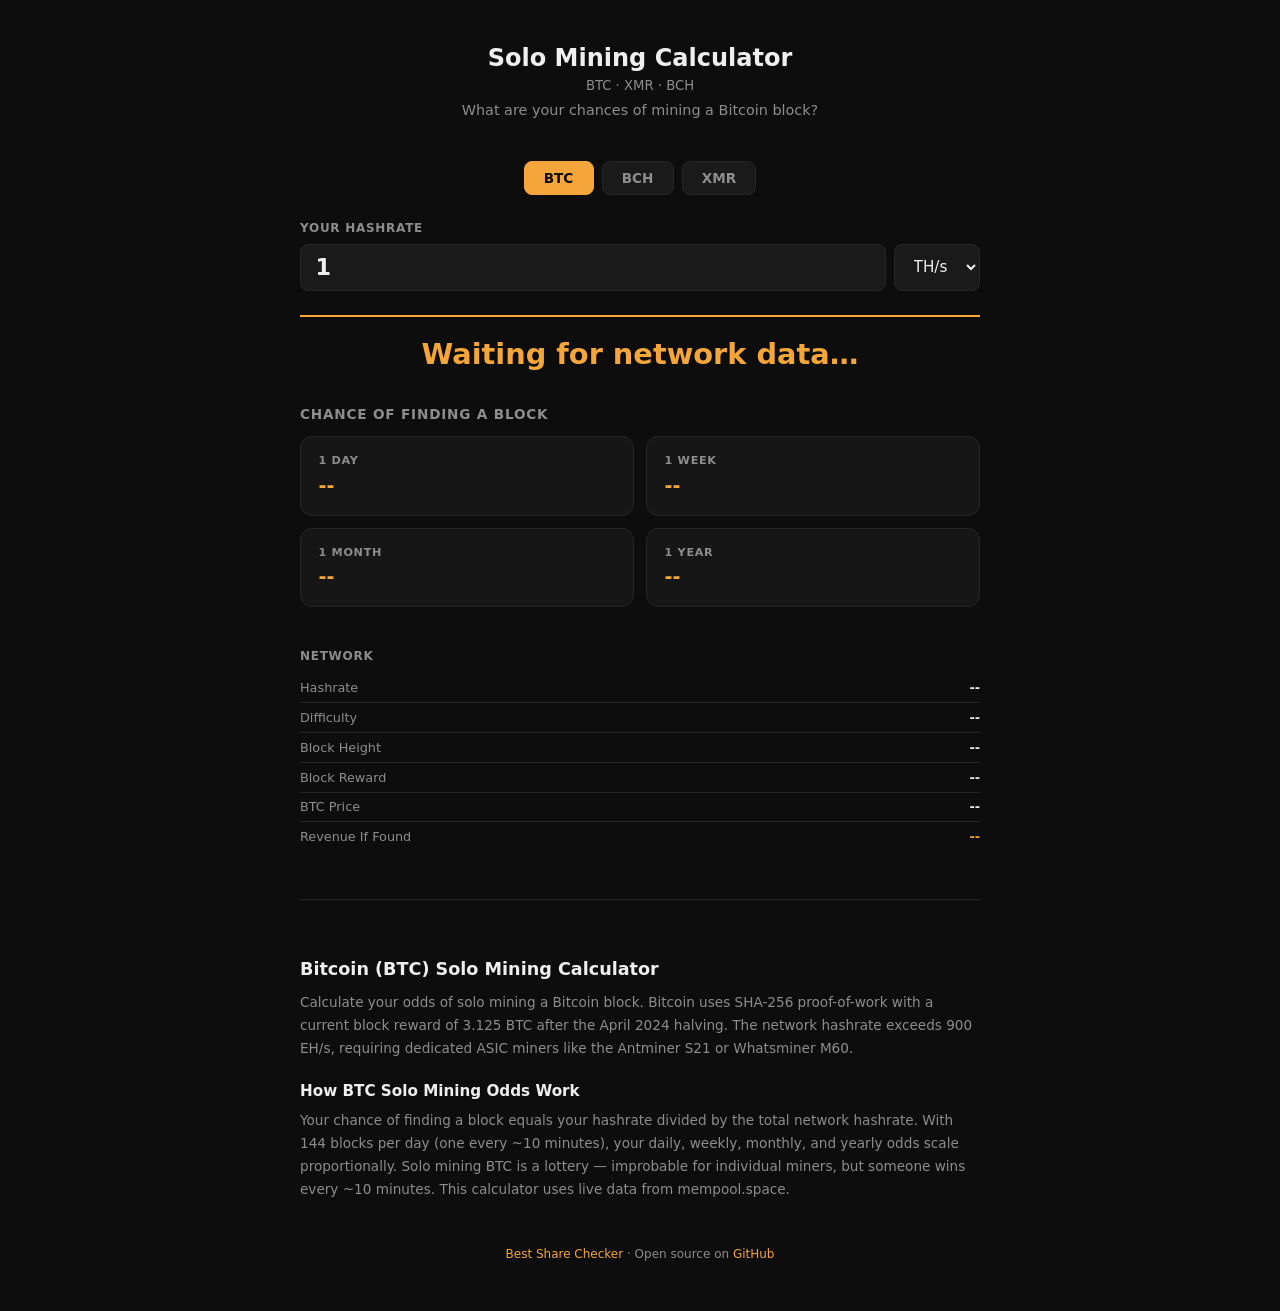
==== index.html @ 9576a367 "Fix JS syntax error, add XMR support, reorder coin tabs - Fix missing closing paren in best share ch" ====
<!DOCTYPE html>
<html lang="en">
<head>
  <meta charset="UTF-8">
  <meta name="viewport" content="width=device-width, initial-scale=1.0">
  <title>Solo Mining Calculator - Bitcoin, Monero & BCH Block Probability</title>
  <meta name="description" content="Free solo mining calculator with live network data. Calculate your odds of finding a Bitcoin, Monero (XMR), or Bitcoin Cash block based on your hashrate. Real-time difficulty, block reward, and expected time to mine a block.">
  <meta name="keywords" content="solo mining calculator, bitcoin solo mining, monero solo mining, bitcoin cash solo mining, mining probability, block odds calculator, hashrate calculator, solo block chance, BTC mining, XMR mining, BCH mining">
  <link rel="canonical" href="https://solo.turtlecute.org/">
  <meta property="og:title" content="Solo Mining Calculator - Bitcoin, Monero & BCH">
  <meta property="og:description" content="What are your real odds of solo mining a block? Free calculator with live network hashrate, difficulty, and block reward for BTC, XMR, and BCH.">
  <meta property="og:type" content="website">
  <meta property="og:url" content="https://solo.turtlecute.org/">
  <meta property="og:site_name" content="Solo Mining Calculator">
  <meta property="og:locale" content="en_US">
  <meta name="twitter:card" content="summary">
  <meta name="twitter:title" content="Solo Mining Calculator - Bitcoin, Monero & BCH">
  <meta name="twitter:description" content="Calculate your real odds of solo mining a BTC, XMR, or BCH block. Live network stats and block reward data.">
  <meta name="robots" content="index, follow">
  <meta name="theme-color" content="#F4A63A">
  <link rel="icon" href="data:image/svg+xml,<svg xmlns='http://www.w3.org/2000/svg' viewBox='0 0 32 32'><circle cx='16' cy='16' r='16' fill='%23F4A63A'/><text x='16' y='22' text-anchor='middle' font-size='18' font-weight='bold' fill='white'>&#x26CF;</text></svg>">
  <link rel="dns-prefetch" href="https://mempool.space">
  <link rel="dns-prefetch" href="https://api.blockchair.com">
  <link rel="dns-prefetch" href="https://api.coingecko.com">
  <link rel="preconnect" href="https://mempool.space" crossorigin>
  <link rel="preconnect" href="https://api.blockchair.com" crossorigin>
  <link rel="preconnect" href="https://api.coingecko.com" crossorigin>
  <script defer src="https://umami.priorato.org/priorato" data-website-id="a3f061e6-ad2a-410f-9b1b-f0ae24c0dfc8"></script>
  <script type="application/ld+json">{"@context":"https://schema.org","@type":"WebApplication","name":"Solo Mining Calculator","url":"https://solo.turtlecute.org/","description":"Free solo mining probability calculator for Bitcoin, Monero, and Bitcoin Cash. Enter your hashrate to calculate your odds of finding a block with live network data.","applicationCategory":"FinanceApplication","operatingSystem":"Any","offers":{"@type":"Offer","price":"0","priceCurrency":"USD"},"featureList":["Bitcoin solo mining odds","Monero solo mining odds","Bitcoin Cash solo mining odds","Live network hashrate","Real-time difficulty","Block reward tracking","Expected time to find a block"]}</script>
  <script type="application/ld+json">{"@context":"https://schema.org","@type":"FAQPage","mainEntity":[{"@type":"Question","name":"What are the odds of solo mining a Bitcoin block?","acceptedAnswer":{"@type":"Answer","text":"Your odds depend on your hashrate relative to the total Bitcoin network hashrate. With 1 TH/s against a ~900 EH/s network, your chance per block is roughly 1 in 900 million. After the 2024 halving, each block rewards 3.125 BTC. Enter your ASIC hashrate in this calculator for precise per-block, daily, and yearly odds."}},{"@type":"Question","name":"How long will it take to solo mine a Bitcoin block?","acceptedAnswer":{"@type":"Answer","text":"The expected time depends entirely on your hashrate. A single Antminer S21 (~200 TH/s) would take roughly 500,000 years on average to solo mine a Bitcoin block. Solo mining BTC is essentially a lottery — improbable for individual miners but someone wins every ~10 minutes."}},{"@type":"Question","name":"What hardware do you need to solo mine Monero?","acceptedAnswer":{"@type":"Answer","text":"Monero uses the RandomX algorithm optimized for consumer CPUs. A modern desktop CPU (AMD Ryzen 7 or Intel i7) produces 10-20 KH/s. The Monero network hashrate is around 3-5 GH/s with a constant block reward of 0.6 XMR every 2 minutes. No ASIC required — any CPU can mine XMR."}},{"@type":"Question","name":"How does solo mining probability calculation work?","acceptedAnswer":{"@type":"Answer","text":"Solo mining probability is your hashrate divided by the total network hashrate. This gives your share of mining power per block. The chance scales linearly with time: your daily odds times 365 equals your yearly odds. This calculator fetches live network data to compute your exact share."}},{"@type":"Question","name":"Is Bitcoin Cash easier to solo mine than Bitcoin?","acceptedAnswer":{"@type":"Answer","text":"Yes. Bitcoin Cash uses the same SHA-256 algorithm as Bitcoin but has roughly 150 times less network hashrate (~6 EH/s vs ~900 EH/s). The same ASIC hardware has 150x better odds per block on BCH. However, BCH block rewards are worth significantly less in USD."}},{"@type":"Question","name":"What is the current Bitcoin block reward?","acceptedAnswer":{"@type":"Answer","text":"After the April 2024 halving, the Bitcoin block reward is 3.125 BTC per block. Bitcoin halves approximately every 4 years (210,000 blocks). The next halving is expected around 2028, reducing the reward to 1.5625 BTC."}}]}</script>
  <style>
:root{--bg:#0D0D0D;--bg-card:#161616;--text:#EFEFEF;--text-muted:#8D8D8D;--accent:#F4A63A;--border:#262626;--input-bg:#1A1A1A}
*,*::before,*::after{box-sizing:border-box;margin:0;padding:0}
body{font-family:system-ui,-apple-system,sans-serif;background:var(--bg);color:var(--text);line-height:1.5;min-height:100vh}
main{max-width:720px;margin:0 auto;padding:2.5rem 1.25rem}
header{text-align:center;margin-bottom:2.5rem}
header h1{font-size:1.5rem;font-weight:700;margin-bottom:.25rem}
.tagline{color:var(--text-muted);font-size:.9rem;margin-bottom:1rem}
.coin-tabs{display:flex;gap:.5rem;justify-content:center;margin-bottom:1.5rem}
.coin-tab{font-family:inherit;font-size:.85rem;font-weight:600;padding:.5rem 1.2rem;background:var(--input-bg);color:var(--text-muted);border:1px solid var(--border);border-radius:8px;cursor:pointer;transition:background-color .2s,color .2s,border-color .2s}
.coin-tab:hover{color:var(--text);border-color:var(--text-muted)}
.coin-tab.active{background:var(--accent);color:#0D0D0D;border-color:var(--accent)}
#input-section{margin-bottom:1rem}
#input-section label{display:block;font-size:.75rem;font-weight:600;color:var(--text-muted);text-transform:uppercase;letter-spacing:.06em;margin-bottom:.4rem}
.input-group{display:flex;gap:.5rem;margin-bottom:1.5rem}
.input-group input[type="number"]{flex:1;font-size:1.4rem;font-weight:600;font-family:inherit;padding:.6rem .9rem;background:var(--input-bg);color:var(--text);border:1px solid var(--border);border-radius:8px;outline:none;min-width:0;transition:border-color .2s}
.input-group input[type="number"]:focus{border-color:var(--accent)}
.input-group input[type="number"]::-webkit-outer-spin-button,.input-group input[type="number"]::-webkit-inner-spin-button{-webkit-appearance:none;margin:0}
.input-group input[type="number"]{-moz-appearance:textfield}
.input-group select{font-size:.95rem;font-family:inherit;padding:.6rem .9rem;background:var(--input-bg);color:var(--text);border:1px solid var(--border);border-radius:8px;cursor:pointer;outline:none;transition:border-color .2s}
.input-group select:focus{border-color:var(--accent)}
.primary-result{text-align:center;margin-bottom:2rem;padding-top:1.25rem;border-top:2px solid var(--accent);transition:border-color .3s}
.primary-result .odds{font-size:1.8rem;font-weight:700;color:var(--accent);line-height:1.2;margin-bottom:.2rem}
.primary-result .expected-time{font-size:.9rem;color:var(--text-muted)}
.card{background:var(--bg-card);border:1px solid var(--border);border-radius:12px;padding:1rem 1.1rem;transition:background-color .3s,border-color .3s,transform .2s}
.card:hover{border-color:var(--accent);transform:translateY(-2px)}
.card .label{display:block;font-size:.7rem;font-weight:600;color:var(--text-muted);text-transform:uppercase;letter-spacing:.06em;margin-bottom:.25rem}
.card .value{display:block;font-size:1.2rem;font-weight:700;color:var(--text);line-height:1.3}
.card .value.accent{color:var(--accent)}
.card-grid{display:grid;grid-template-columns:repeat(2,1fr);gap:.75rem}
section{margin-bottom:2.5rem}
section h2{font-size:.85rem;font-weight:600;color:var(--text-muted);text-transform:uppercase;letter-spacing:.06em;margin-bottom:.75rem}
.network-info{margin-bottom:1.5rem}
.net-heading{font-size:.75rem;font-weight:600;color:var(--text-muted);text-transform:uppercase;letter-spacing:.06em;margin-bottom:.5rem}
.net-list{margin:0}
.net-row{display:flex;justify-content:space-between;align-items:baseline;padding:.3rem 0;border-bottom:1px solid var(--border);transition:border-color .3s}
.net-row:last-child{border-bottom:none}
.net-row dt{font-size:.8rem;color:var(--text-muted);font-weight:400}
.net-row dd{font-size:.8rem;color:var(--text);font-weight:600;margin:0}
.net-row.highlight dd{color:var(--accent)}
#refresh-indicator{font-size:.5rem;color:var(--accent)}
@keyframes pulse{0%,100%{opacity:1}50%{opacity:.3}}
.pulse{animation:pulse 2s ease-in-out infinite}
.seo-content{margin-top:3rem;padding-top:2rem;border-top:1px solid var(--border)}
.seo-content h2{font-size:1.1rem;font-weight:700;margin:1.5rem 0 .5rem;color:var(--text)}
.seo-content h3{font-size:.95rem;font-weight:600;margin:1.25rem 0 .4rem;color:var(--text)}
.seo-content p{font-size:.85rem;color:var(--text-muted);line-height:1.7;margin-bottom:.75rem}
footer{text-align:center;padding:2rem 0 .5rem;font-size:.75rem;color:var(--text-muted)}
footer a{color:var(--accent);text-decoration:none}
footer a:hover{text-decoration:underline}
@media(max-width:600px){main{padding:1.5rem 1rem}header h1{font-size:1.3rem}.input-group{flex-direction:column}.input-group select{min-width:unset}.primary-result .odds{font-size:1.4rem}.card .value{font-size:1.05rem}.coin-tab{padding:.45rem .9rem;font-size:.8rem}}
  </style>
</head>
<body>

  <main>

    <header>
      <h1>Solo Mining Calculator <span style="display:block;font-size:.55em;font-weight:400;color:var(--text-muted)">BTC &middot; XMR &middot; BCH</span></h1>
      <p class="tagline" id="tagline">What are your chances of mining a Bitcoin block?</p>
    </header>

    <nav class="coin-tabs" id="coin-tabs">
      <button class="coin-tab active" data-coin="BTC">BTC</button>
      <button class="coin-tab" data-coin="BCH">BCH</button>
      <button class="coin-tab" data-coin="XMR">XMR</button>
    </nav>

    <section id="input-section">
      <label for="hashrate-input">Your Hashrate</label>
      <div class="input-group">
        <input type="number" id="hashrate-input" value="1" min="0" step="any">
        <select id="unit-select">
          <option value="TH/s">TH/s</option>
          <option value="PH/s">PH/s</option>
          <option value="EH/s">EH/s</option>
        </select>
      </div>
      <div class="primary-result">
        <div class="odds" id="odds-value">--</div>
        <div class="expected-time" id="expected-time">--</div>
      </div>
    </section>

    <section id="probability-section">
      <h2>Chance of Finding a Block</h2>
      <div class="card-grid">
        <div class="card"><span class="label">1 Day</span><span class="value accent" id="prob-1d">--</span></div>
        <div class="card"><span class="label">1 Week</span><span class="value accent" id="prob-1w">--</span></div>
        <div class="card"><span class="label">1 Month</span><span class="value accent" id="prob-1m">--</span></div>
        <div class="card"><span class="label">1 Year</span><span class="value accent" id="prob-1y">--</span></div>
      </div>
    </section>

    <div class="network-info" id="network-section">
      <div class="net-heading">Network <span id="refresh-indicator" class="pulse">&#x25cf;</span></div>
      <dl class="net-list">
        <div class="net-row"><dt>Hashrate</dt><dd id="stat-hashrate">--</dd></div>
        <div class="net-row"><dt>Difficulty</dt><dd id="stat-difficulty">--</dd></div>
        <div class="net-row"><dt>Block Height</dt><dd id="stat-blockheight">--</dd></div>
        <div class="net-row"><dt>Block Reward</dt><dd id="stat-reward">--</dd></div>
        <div class="net-row"><dt id="label-price">BTC Price</dt><dd id="stat-price">--</dd></div>
        <div class="net-row highlight"><dt>Revenue If Found</dt><dd id="stat-revenue">--</dd></div>
      </dl>
    </div>

    <article class="seo-content coin-info" data-coin="BTC">
      <h2>Bitcoin (BTC) Solo Mining Calculator</h2>
      <p>Calculate your odds of solo mining a Bitcoin block. Bitcoin uses SHA-256 proof-of-work with a current block reward of 3.125 BTC after the April 2024 halving. The network hashrate exceeds 900 EH/s, requiring dedicated ASIC miners like the Antminer S21 or Whatsminer M60.</p>
      <h3>How BTC Solo Mining Odds Work</h3>
      <p>Your chance of finding a block equals your hashrate divided by the total network hashrate. With 144 blocks per day (one every ~10 minutes), your daily, weekly, monthly, and yearly odds scale proportionally. Solo mining BTC is a lottery — improbable for individual miners, but someone wins every ~10 minutes. This calculator uses live data from mempool.space.</p>
    </article>
    <article class="seo-content coin-info" data-coin="XMR" style="display:none">
      <h2>Monero (XMR) Solo Mining Calculator</h2>
      <p>Calculate your odds of solo mining a Monero block. Monero uses the RandomX algorithm, specifically designed for consumer CPU mining. No ASIC hardware is needed — any modern desktop processor (AMD Ryzen, Intel Core) can mine XMR.</p>
      <h3>How XMR Solo Mining Odds Work</h3>
      <p>The Monero network hashrate sits around 3-5 GH/s with a permanent block reward of 0.6 XMR every 2 minutes (tail emission). Your chance per block equals your CPU hashrate divided by the network total. This makes Monero one of the most accessible cryptocurrencies for solo miners using consumer hardware.</p>
    </article>
    <article class="seo-content coin-info" data-coin="BCH" style="display:none">
      <h2>Bitcoin Cash (BCH) Solo Mining Calculator</h2>
      <p>Calculate your odds of solo mining a Bitcoin Cash block. BCH uses the same SHA-256 algorithm and ASIC hardware as Bitcoin but has roughly 150 times less network hashrate (~6 EH/s), giving the same equipment 150x better per-block odds.</p>
      <h3>How BCH Solo Mining Odds Work</h3>
      <p>Bitcoin Cash follows the same halving schedule as Bitcoin, with a current block reward of 3.125 BCH and a new block every ~10 minutes. Your daily, weekly, monthly, and yearly probabilities scale linearly from your per-block share of the network hashrate.</p>
    </article>

    <footer>
      <p><a href="/best-share">Best Share Checker</a> &middot; Open source on <a href="https://github.com/Turtlecute33/solo-calculator" rel="noopener">GitHub</a></p>
    </footer>

  </main>

  <noscript><p style="text-align:center;color:#8D8D8D;padding:2rem;">JavaScript is required to run this calculator.</p></noscript>
  <script>
(function(){'use strict';var DAY=86400,WEEK=604800,MONTH=2592000,YEAR=31536000,FETCH_TIMEOUT=12000,CACHE_MAX_AGE=3600000;
var COINS={BTC:{name:'Bitcoin',symbol:'BTC',blockTime:600,accent:'#F4A63A',units:{'TH/s':1e12,'PH/s':1e15,'EH/s':1e18},defaultUnit:'TH/s',geckoId:'bitcoin',blockchairSlug:'bitcoin',formatNetHash:function(h){return(h/1e18).toFixed(2)+' EH/s'},rewardFn:function(h){if(h===null)return null;var v=Math.floor(h/210000);return v>=64?0:50/Math.pow(2,v)},deriveHashrate:function(d,bt){return d*4294967296/bt}},
XMR:{name:'Monero',symbol:'XMR',blockTime:120,accent:'#E8734A',units:{'H/s':1,'KH/s':1e3,'MH/s':1e6,'GH/s':1e9},defaultUnit:'KH/s',geckoId:'monero',blockchairSlug:'monero',formatNetHash:function(h){return(h/1e9).toFixed(2)+' GH/s'},rewardFn:function(){return 0.6},deriveHashrate:function(d,bt){return d/bt}},
BCH:{name:'Bitcoin Cash',symbol:'BCH',blockTime:600,accent:'#4AC99B',units:{'TH/s':1e12,'PH/s':1e15,'EH/s':1e18},defaultUnit:'TH/s',geckoId:'bitcoin-cash',blockchairSlug:'bitcoin-cash',formatNetHash:function(h){return(h/1e18).toFixed(2)+' EH/s'},rewardFn:function(h){if(h===null)return null;var v=Math.floor(h/210000);return v>=64?0:50/Math.pow(2,v)},deriveHashrate:function(d,bt){return d*4294967296/bt}}};

var state={coin:'',networkHashrate:0,difficulty:0,blockHeight:null,blockReward:null,price:null,hasPrice:false,userHashrate:1,unit:'TH/s'};

function debounce(fn,ms){var t;return function(){clearTimeout(t);t=setTimeout(fn,ms)}}
function fmt(n){if(!isFinite(n))return'N/A';var r=Math.round(n),s=r<1e20?String(r):r.toFixed(0),o='';for(var i=s.length-1,c=0;i>=0;i--,c++){if(c>0&&c%3===0)o='\u2005'+o;o=s[i]+o}return o}
function coinConf(){return COINS[state.coin]}
function userHs(){var c=coinConf();return state.userHashrate*(c.units[state.unit]||1)}
function isFiniteNum(n){return typeof n==='number'&&isFinite(n)}
function share(){return state.networkHashrate>0?userHs()/state.networkHashrate:0}
function probability(sec){var c=coinConf();return(sec/c.blockTime)*share()}
function getReward(){if(state.blockReward!==null)return state.blockReward;var c=coinConf();if(c.rewardFn)return c.rewardFn(state.blockHeight);return null}
function formatProb(p){if(p<=0)return'0%';if(p>=.9999)return'> 99.99%';var pct=p*100;if(pct>=1)return pct.toFixed(2)+'%';if(pct>=.01)return pct.toFixed(4)+'%';return'1 in '+fmt(1/p)}
function formatTime(sec){if(!isFinite(sec)||sec<=0)return'Never';var tiers=[{l:'year',v:YEAR},{l:'month',v:MONTH},{l:'week',v:WEEK},{l:'day',v:DAY},{l:'hour',v:3600},{l:'minute',v:60}],parts=[],rem=sec;for(var i=0;i<tiers.length&&parts.length<2;i++){if(rem>=tiers[i].v){var n=Math.floor(rem/tiers[i].v);rem%=tiers[i].v;parts.push(n+' '+tiers[i].l+(n!==1?'s':''))}}return parts.length>0?parts.join(', '):'< 1 minute'}
function formatDiff(d){if(d>=1e15)return(d/1e15).toFixed(2)+' P';if(d>=1e12)return(d/1e12).toFixed(2)+' T';if(d>=1e9)return(d/1e9).toFixed(2)+' G';if(d>=1e6)return(d/1e6).toFixed(2)+' M';return fmt(d)}
function $(id){return document.getElementById(id)}
function set(id,txt){var el=$(id);if(el)el.textContent=txt}

function render(){var conf=coinConf();if(!conf)return;var s=share();
set('label-price',conf.symbol+' Price');set('tagline','What are your chances of mining a '+conf.name+' block?');
if(s===0||state.networkHashrate===0){set('odds-value','Waiting for network data\u2026');set('expected-time','');['prob-1d','prob-1w','prob-1m','prob-1y'].forEach(function(id){set(id,'--')});set('stat-hashrate',state.networkHashrate>0?conf.formatNetHash(state.networkHashrate):'--');set('stat-difficulty',state.difficulty>0?formatDiff(state.difficulty):'--');set('stat-blockheight',state.blockHeight!==null?fmt(state.blockHeight):'--');var rw=getReward();set('stat-reward',rw!==null?rw+' '+conf.symbol:'--');set('stat-price',state.hasPrice?'$'+fmt(state.price):'--');set('stat-revenue','--');return}
set('odds-value','1 in '+fmt(1/s));set('expected-time',formatTime(conf.blockTime/s));
set('prob-1d',formatProb(probability(DAY)));set('prob-1w',formatProb(probability(WEEK)));set('prob-1m',formatProb(probability(MONTH)));set('prob-1y',formatProb(probability(YEAR)));
var reward=getReward();set('stat-hashrate',conf.formatNetHash(state.networkHashrate));set('stat-difficulty',formatDiff(state.difficulty));set('stat-blockheight',state.blockHeight!==null?fmt(state.blockHeight):'N/A');set('stat-reward',reward!==null?reward+' '+conf.symbol:'N/A');set('stat-price',state.hasPrice?'$'+fmt(state.price):'N/A');set('stat-revenue',(reward!==null&&state.hasPrice)?'$'+fmt(reward*state.price):'N/A')}

function showPulse(on){var el=$('refresh-indicator');if(el)el.style.display=on?'':'none'}

function fetchWithTimeout(url,ms){var c=new AbortController(),t=setTimeout(function(){c.abort()},ms||FETCH_TIMEOUT);return fetch(url,{signal:c.signal}).then(function(r){clearTimeout(t);if(!r.ok)throw new Error('http-'+r.status);return r},function(e){clearTimeout(t);throw e})}
function fetchJson(url){return fetchWithTimeout(url).then(function(r){return r.json()})}
function fetchText(url){return fetchWithTimeout(url).then(function(r){return r.text()})}
function tryInOrder(fns){var i=0;function next(){if(i>=fns.length)return Promise.resolve(false);var fn=fns[i++];return fn().then(function(){return true},function(){return next()})}return next()}

function cacheNetworkState(){try{localStorage.setItem('sm_net_'+state.coin,JSON.stringify({networkHashrate:state.networkHashrate,difficulty:state.difficulty,blockHeight:state.blockHeight,blockReward:state.blockReward,price:state.price,ts:Date.now()}))}catch(e){}}
function loadCachedNetworkState(coin){try{var raw=localStorage.getItem('sm_net_'+coin);if(!raw)return;var d=JSON.parse(raw);if(Date.now()-d.ts>CACHE_MAX_AGE)return;if(isFiniteNum(d.networkHashrate)&&d.networkHashrate>0)state.networkHashrate=d.networkHashrate;if(isFiniteNum(d.difficulty)&&d.difficulty>0)state.difficulty=d.difficulty;if(isFiniteNum(d.blockHeight))state.blockHeight=d.blockHeight;if(isFiniteNum(d.blockReward))state.blockReward=d.blockReward;if(isFiniteNum(d.price)&&d.price>0){state.price=d.price;state.hasPrice=true}}catch(e){}}

function applyBlockchair(data){if(!data||!data.data)throw new Error('bad blockchair');var d=data.data,conf=coinConf(),got=false;if(isFiniteNum(d.difficulty)&&d.difficulty>0)state.difficulty=d.difficulty;if(d.hashrate_24h){var hr=parseFloat(d.hashrate_24h);if(isFiniteNum(hr)&&hr>0){state.networkHashrate=hr;got=true}}if(!got&&state.difficulty>0&&conf.deriveHashrate){state.networkHashrate=conf.deriveHashrate(state.difficulty,conf.blockTime);got=true}if(isFiniteNum(d.best_block_height))state.blockHeight=d.best_block_height;if(isFiniteNum(d.reward_per_block))state.blockReward=d.reward_per_block;if(isFiniteNum(d.market_price_usd)&&d.market_price_usd>0){var ck='cached_'+state.coin+'_price';if(!state.hasPrice){state.price=d.market_price_usd;state.hasPrice=true}try{localStorage.setItem(ck,String(d.market_price_usd))}catch(e){}}if(!got)throw new Error('no hashrate from blockchair')}
function fetchBlockchair(slug){return fetchJson('https://api.blockchair.com/'+slug+'/stats').then(applyBlockchair)}

function fetchBTC_mempool(){return Promise.allSettled([fetchJson('https://mempool.space/api/v1/mining/hashrate/1m'),fetchText('https://mempool.space/api/blocks/tip/height')]).then(function(res){var got=false;if(res[0].status==='fulfilled'){var v=res[0].value;if(isFiniteNum(v.currentHashrate)&&v.currentHashrate>0){state.networkHashrate=v.currentHashrate;got=true}if(isFiniteNum(v.currentDifficulty))state.difficulty=v.currentDifficulty}if(res[1].status==='fulfilled'){var h=parseInt(res[1].value,10);if(isFiniteNum(h)&&h>=0)state.blockHeight=h}if(!got)throw new Error('no BTC data from mempool')})}
function fetchNetworkBTC(){return tryInOrder([fetchBTC_mempool,function(){return fetchBlockchair('bitcoin')}])}
function fetchNetworkXMR(){return tryInOrder([function(){return fetchBlockchair('monero')}])}
function fetchNetworkBCH(){return tryInOrder([function(){return fetchBlockchair('bitcoin-cash')}])}
var NETWORK_FNS={BTC:fetchNetworkBTC,XMR:fetchNetworkXMR,BCH:fetchNetworkBCH};

function fetchPrice(){var conf=coinConf();if(!conf)return Promise.resolve();var ck='cached_'+state.coin+'_price';if(state.hasPrice)return Promise.resolve();function ap(p){state.price=p;state.hasPrice=true;try{localStorage.setItem(ck,String(p))}catch(e){}}return fetchJson('https://api.coingecko.com/api/v3/simple/price?ids='+conf.geckoId+'&vs_currencies=usd').then(function(data){var p=data&&data[conf.geckoId]&&data[conf.geckoId].usd;if(isFiniteNum(p)&&p>0){ap(p);return}throw new Error('no gecko price')}).catch(function(){try{var c=parseFloat(localStorage.getItem(ck));if(isFiniteNum(c)&&c>0){state.price=c;state.hasPrice=true}}catch(e){}})}

function fetchData(){showPulse(true);var fn=NETWORK_FNS[state.coin]||function(){return Promise.resolve()};return fn().then(function(){return fetchPrice()}).then(function(){cacheNetworkState();showPulse(false)},function(){cacheNetworkState();showPulse(false)})}

function save(){try{localStorage.setItem('sm_hashrate_'+state.coin,String(state.userHashrate));localStorage.setItem('sm_unit_'+state.coin,state.unit);localStorage.setItem('sm_coin',state.coin)}catch(e){}}

function switchCoin(coin){if(!COINS[coin]||coin===state.coin)return;state.coin=coin;state.networkHashrate=0;state.difficulty=0;state.blockHeight=null;state.blockReward=null;state.price=null;state.hasPrice=false;var conf=COINS[coin];try{var h=localStorage.getItem('sm_hashrate_'+coin);state.userHashrate=h?(parseFloat(h)||1):1;var u=localStorage.getItem('sm_unit_'+coin);state.unit=(u&&conf.units[u])?u:conf.defaultUnit}catch(e){state.userHashrate=1;state.unit=conf.defaultUnit}loadCachedNetworkState(coin);var input=$('hashrate-input'),select=$('unit-select');if(input)input.value=state.userHashrate;if(select){select.innerHTML='';var units=Object.keys(conf.units);for(var i=0;i<units.length;i++){var opt=document.createElement('option');opt.value=units[i];opt.textContent=units[i];select.appendChild(opt)}select.value=state.unit}document.querySelectorAll('.coin-tab').forEach(function(t){t.classList.toggle('active',t.dataset.coin===coin)});document.querySelectorAll('.coin-info').forEach(function(el){el.style.display=el.dataset.coin===coin?'':'none'});document.documentElement.style.setProperty('--accent',conf.accent);save();render();fetchData().then(render)}

function init(){var savedCoin='BTC';try{savedCoin=localStorage.getItem('sm_coin')||'BTC'}catch(e){}if(!COINS[savedCoin])savedCoin='BTC';var input=$('hashrate-input'),select=$('unit-select');var update=debounce(function(){var v=parseFloat(input.value);if(v>0&&isFinite(v)){state.userHashrate=v;save();render()}},300);if(input)input.addEventListener('input',update);if(select)select.addEventListener('change',function(){state.unit=select.value;save();render()});document.querySelectorAll('.coin-tab').forEach(function(t){t.addEventListener('click',function(){switchCoin(t.dataset.coin)})});switchCoin(savedCoin);setInterval(function(){fetchData().then(render)},300000)}
document.addEventListener('DOMContentLoaded',init)})();
  </script>
</body>
</html>
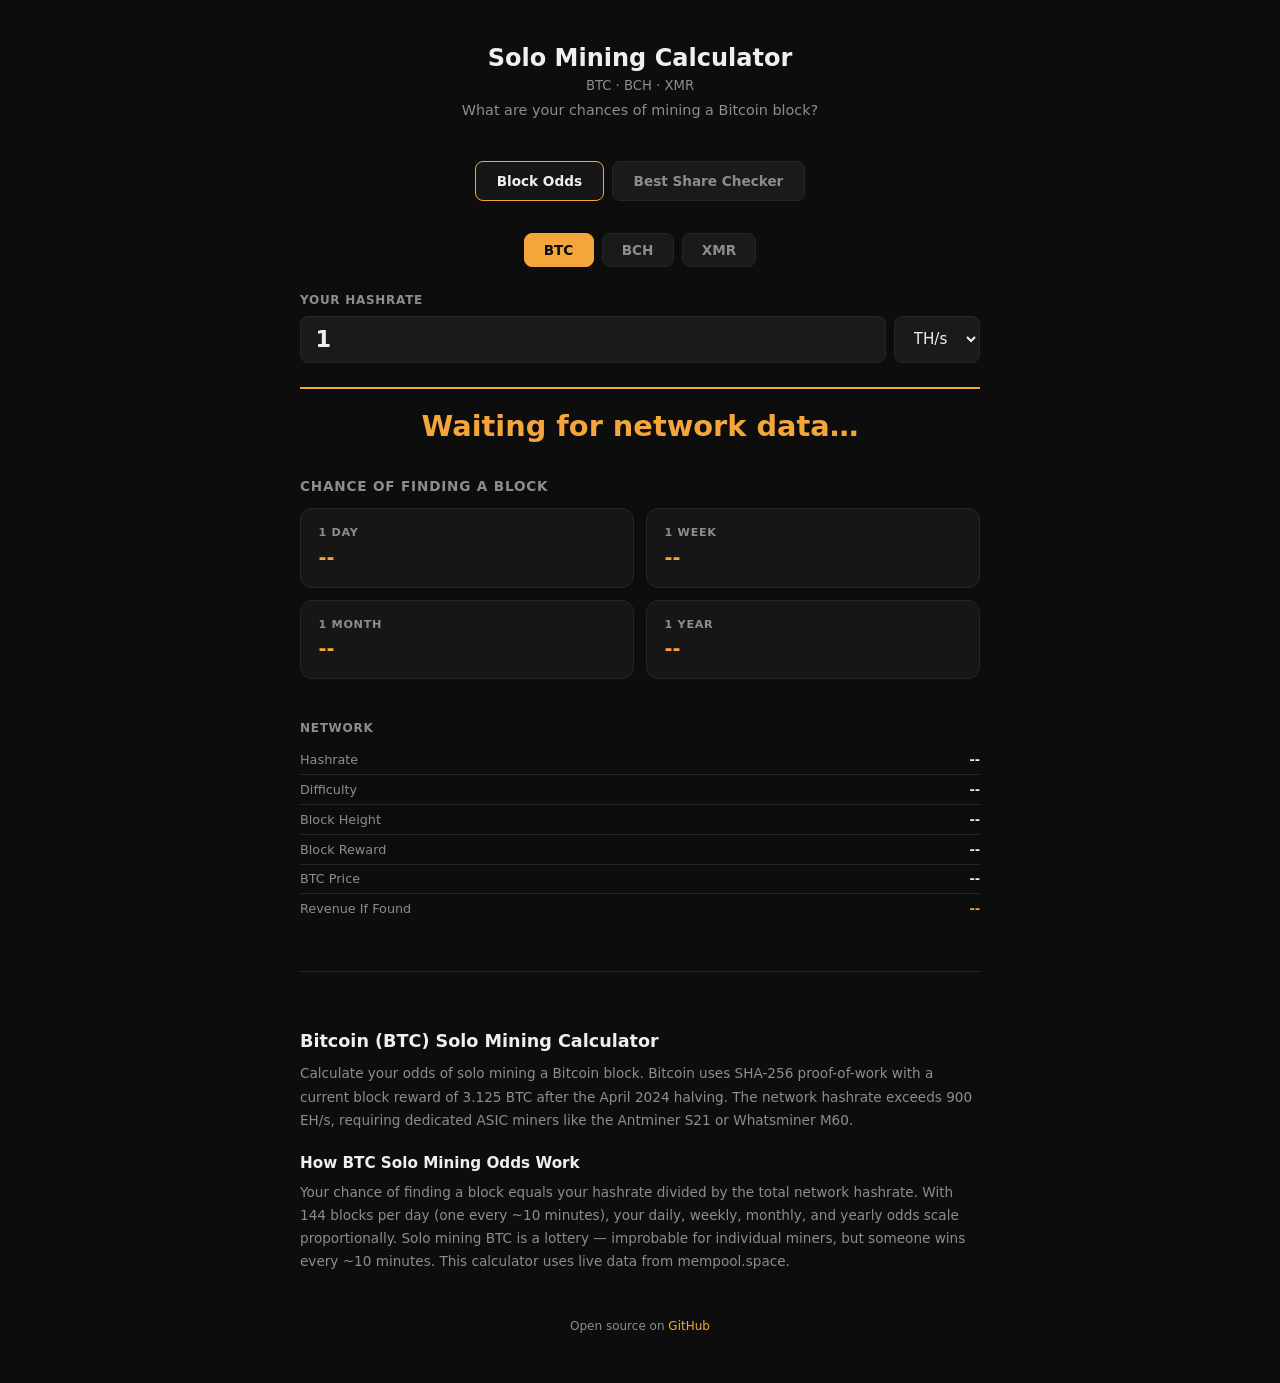
==== commit 6f476c82: "Add page navigation bar between Block Odds and Best Share Checker Replace the simple footer/back lin" ====
--- a/index.html
+++ b/index.html
@@ -75,10 +75,14 @@
 .seo-content h2{font-size:1.1rem;font-weight:700;margin:1.5rem 0 .5rem;color:var(--text)}
 .seo-content h3{font-size:.95rem;font-weight:600;margin:1.25rem 0 .4rem;color:var(--text)}
 .seo-content p{font-size:.85rem;color:var(--text-muted);line-height:1.7;margin-bottom:.75rem}
+.page-nav{display:flex;gap:.5rem;justify-content:center;margin-bottom:2rem}
+.page-nav a{font-family:inherit;font-size:.85rem;font-weight:600;padding:.55rem 1.3rem;background:var(--input-bg);color:var(--text-muted);border:1px solid var(--border);border-radius:8px;text-decoration:none;transition:background-color .2s,color .2s,border-color .2s}
+.page-nav a:hover{color:var(--text);border-color:var(--text-muted)}
+.page-nav a.active{background:var(--bg-card);color:var(--text);border-color:var(--accent)}
 footer{text-align:center;padding:2rem 0 .5rem;font-size:.75rem;color:var(--text-muted)}
 footer a{color:var(--accent);text-decoration:none}
 footer a:hover{text-decoration:underline}
-@media(max-width:600px){main{padding:1.5rem 1rem}header h1{font-size:1.3rem}.input-group{flex-direction:column}.input-group select{min-width:unset}.primary-result .odds{font-size:1.4rem}.card .value{font-size:1.05rem}.coin-tab{padding:.45rem .9rem;font-size:.8rem}}
+@media(max-width:600px){main{padding:1.5rem 1rem}header h1{font-size:1.3rem}.input-group{flex-direction:column}.input-group select{min-width:unset}.primary-result .odds{font-size:1.4rem}.card .value{font-size:1.05rem}.coin-tab{padding:.45rem .9rem;font-size:.8rem}.page-nav a{padding:.45rem 1rem;font-size:.8rem}}
   </style>
 </head>
 <body>
@@ -86,9 +90,14 @@
   <main>
 
     <header>
-      <h1>Solo Mining Calculator <span style="display:block;font-size:.55em;font-weight:400;color:var(--text-muted)">BTC &middot; XMR &middot; BCH</span></h1>
+      <h1>Solo Mining Calculator <span style="display:block;font-size:.55em;font-weight:400;color:var(--text-muted)">BTC &middot; BCH &middot; XMR</span></h1>
       <p class="tagline" id="tagline">What are your chances of mining a Bitcoin block?</p>
     </header>
+
+    <nav class="page-nav">
+      <a href="/" class="active">Block Odds</a>
+      <a href="/best-share">Best Share Checker</a>
+    </nav>
 
     <nav class="coin-tabs" id="coin-tabs">
       <button class="coin-tab active" data-coin="BTC">BTC</button>
@@ -154,7 +163,7 @@
     </article>
 
     <footer>
-      <p><a href="/best-share">Best Share Checker</a> &middot; Open source on <a href="https://github.com/Turtlecute33/solo-calculator" rel="noopener">GitHub</a></p>
+      <p>Open source on <a href="https://github.com/Turtlecute33/solo-calculator" rel="noopener">GitHub</a></p>
     </footer>
 
   </main>
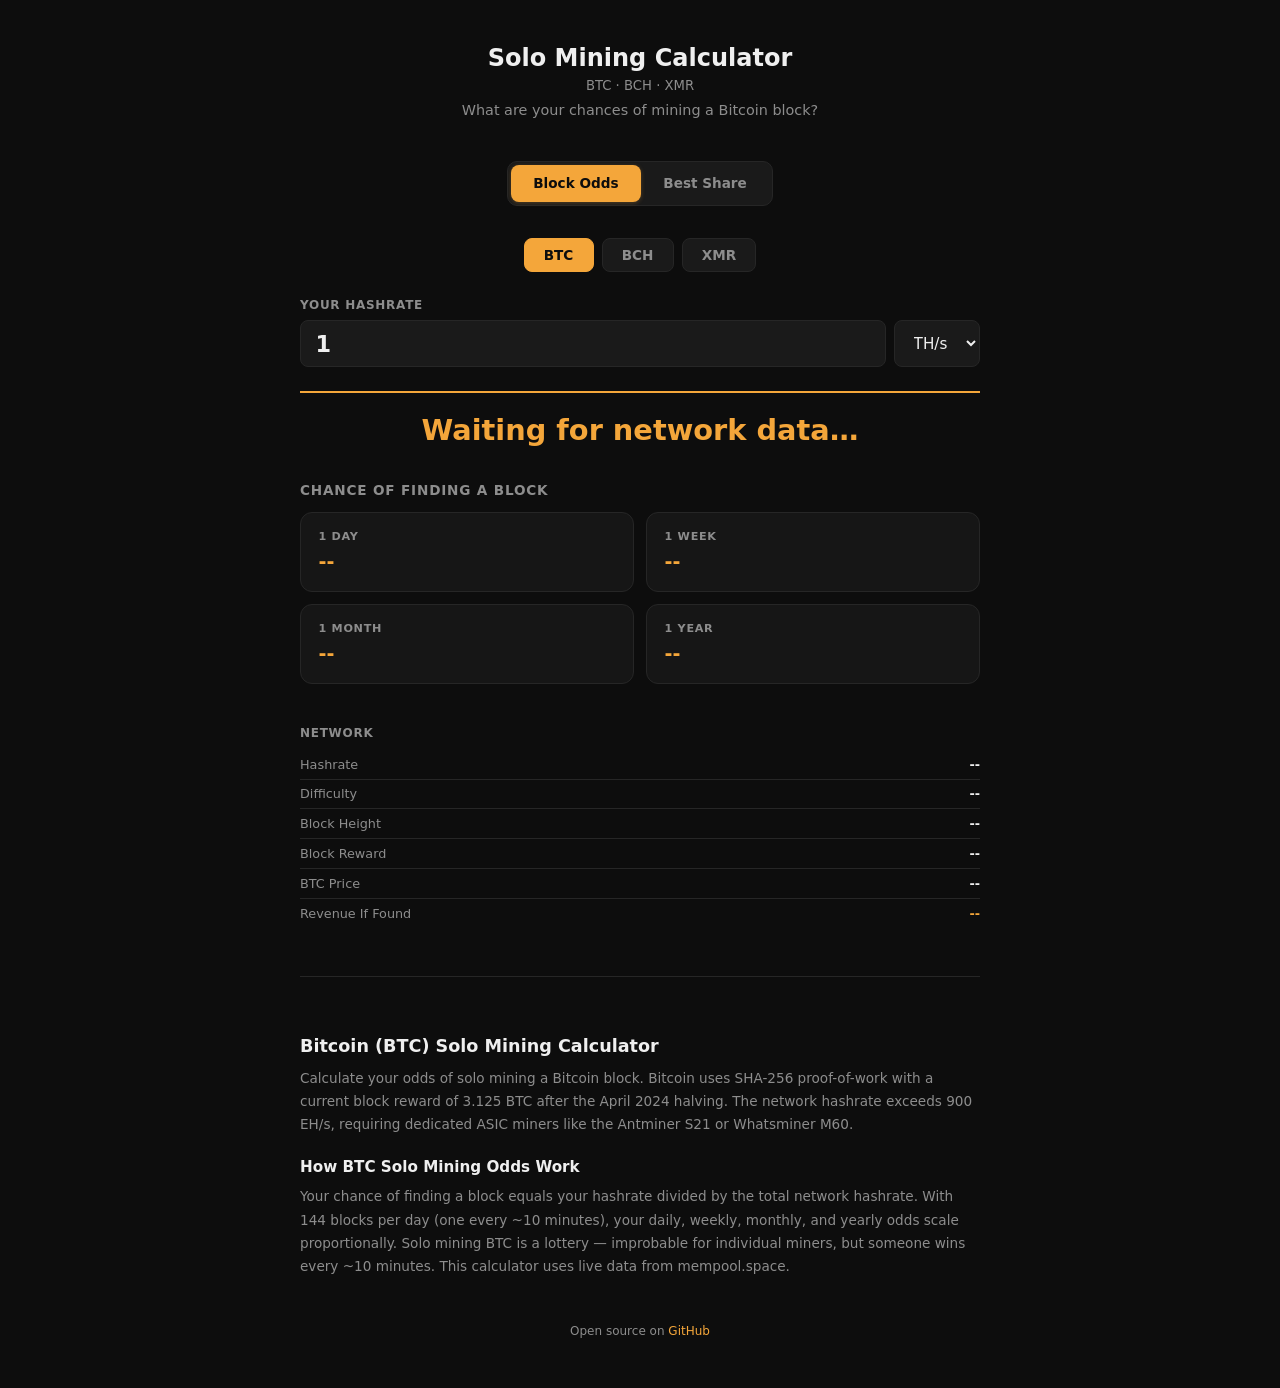
==== commit ffc5da48: "Redesign page nav as segmented control, fix unit order, add .nojekyll Replace disconnected pill-butt" ====
--- a/index.html
+++ b/index.html
@@ -75,10 +75,11 @@
 .seo-content h2{font-size:1.1rem;font-weight:700;margin:1.5rem 0 .5rem;color:var(--text)}
 .seo-content h3{font-size:.95rem;font-weight:600;margin:1.25rem 0 .4rem;color:var(--text)}
 .seo-content p{font-size:.85rem;color:var(--text-muted);line-height:1.7;margin-bottom:.75rem}
-.page-nav{display:flex;gap:.5rem;justify-content:center;margin-bottom:2rem}
-.page-nav a{font-family:inherit;font-size:.85rem;font-weight:600;padding:.55rem 1.3rem;background:var(--input-bg);color:var(--text-muted);border:1px solid var(--border);border-radius:8px;text-decoration:none;transition:background-color .2s,color .2s,border-color .2s}
-.page-nav a:hover{color:var(--text);border-color:var(--text-muted)}
-.page-nav a.active{background:var(--bg-card);color:var(--text);border-color:var(--accent)}
+.page-nav{display:inline-flex;background:var(--input-bg);border:1px solid var(--border);border-radius:10px;padding:3px;margin:0 auto 2rem;width:auto}
+.page-nav-wrap{text-align:center}
+.page-nav a{font-family:inherit;font-size:.85rem;font-weight:600;padding:.5rem 1.4rem;background:transparent;color:var(--text-muted);border:none;border-radius:8px;text-decoration:none;transition:background-color .2s,color .2s,box-shadow .2s}
+.page-nav a:hover{color:var(--text)}
+.page-nav a.active{background:var(--accent);color:#0D0D0D;box-shadow:0 1px 4px rgba(244,166,58,.25)}
 footer{text-align:center;padding:2rem 0 .5rem;font-size:.75rem;color:var(--text-muted)}
 footer a{color:var(--accent);text-decoration:none}
 footer a:hover{text-decoration:underline}
@@ -94,10 +95,12 @@
       <p class="tagline" id="tagline">What are your chances of mining a Bitcoin block?</p>
     </header>
 
-    <nav class="page-nav">
-      <a href="/" class="active">Block Odds</a>
-      <a href="/best-share">Best Share Checker</a>
-    </nav>
+    <div class="page-nav-wrap">
+      <nav class="page-nav">
+        <a href="/" class="active">Block Odds</a>
+        <a href="/best-share">Best Share</a>
+      </nav>
+    </div>
 
     <nav class="coin-tabs" id="coin-tabs">
       <button class="coin-tab active" data-coin="BTC">BTC</button>
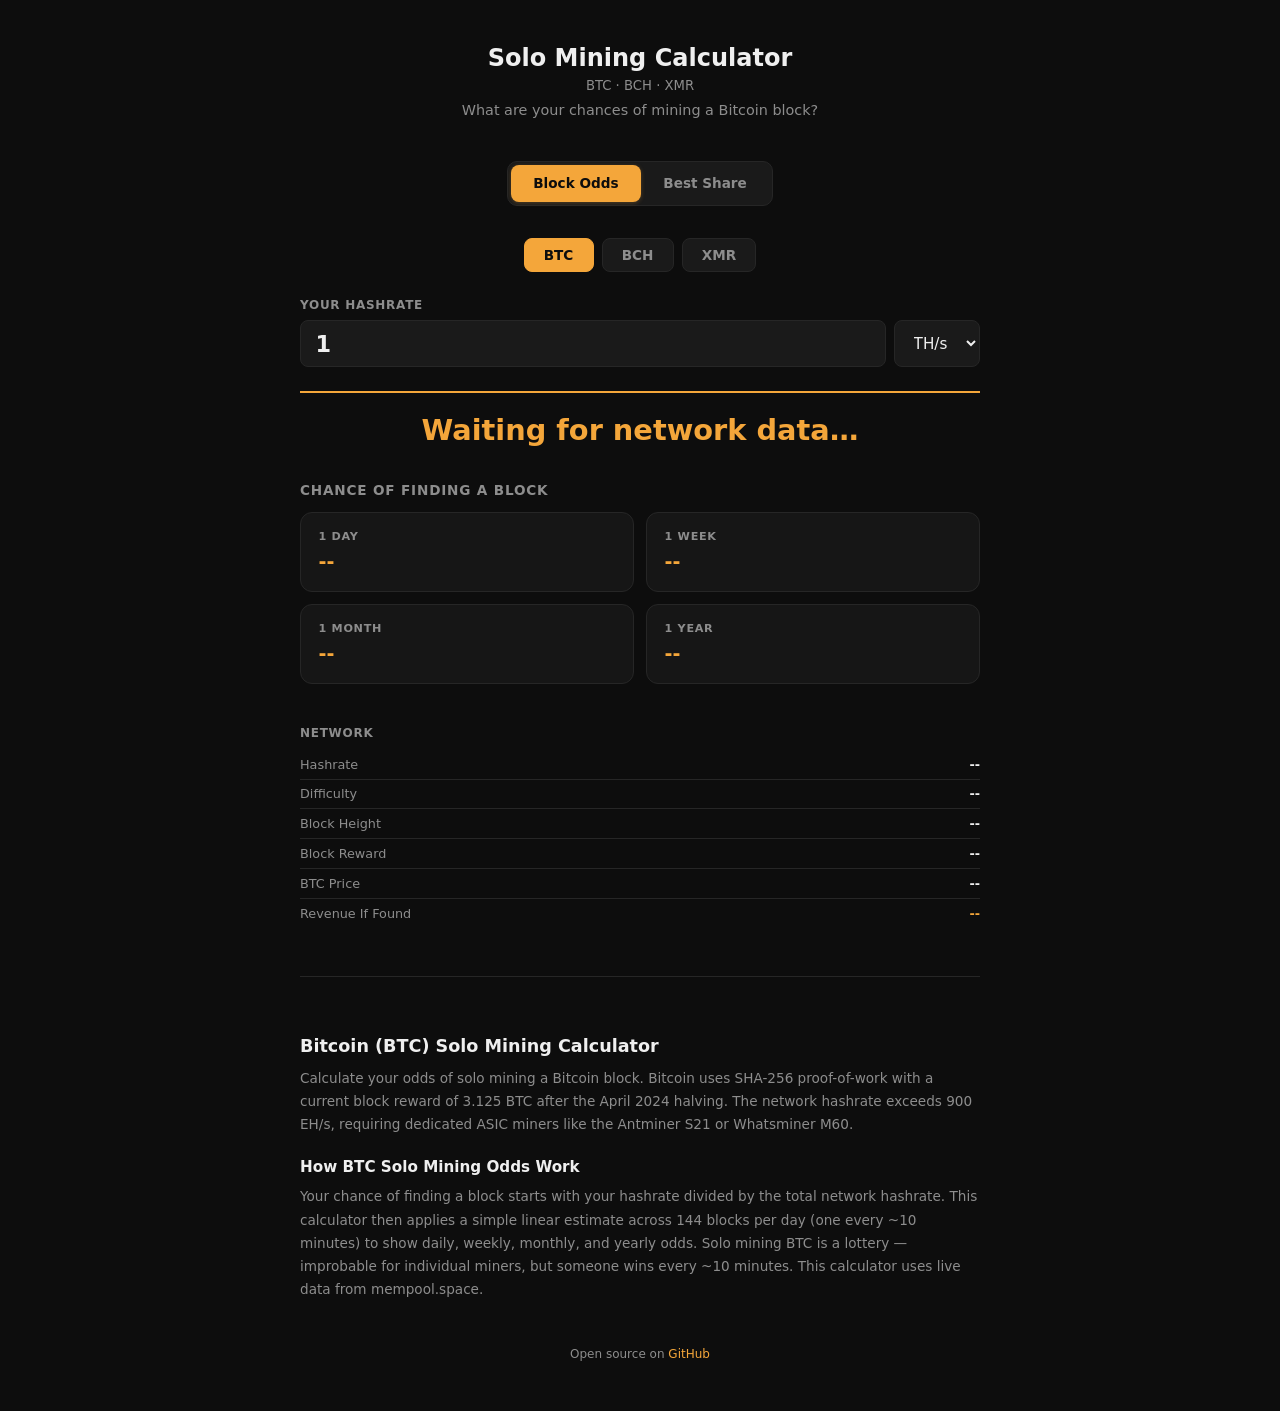
==== commit eaffd99e: "Fix BCH defaults, add stale cache fallback, update docs - Fix BCH best-share default (4.2T → 200G) t" ====
--- a/index.html
+++ b/index.html
@@ -27,7 +27,7 @@
   <link rel="preconnect" href="https://api.coingecko.com" crossorigin>
   <script defer src="https://umami.priorato.org/priorato" data-website-id="a3f061e6-ad2a-410f-9b1b-f0ae24c0dfc8"></script>
   <script type="application/ld+json">{"@context":"https://schema.org","@type":"WebApplication","name":"Solo Mining Calculator","url":"https://solo.turtlecute.org/","description":"Free solo mining probability calculator for Bitcoin, Monero, and Bitcoin Cash. Enter your hashrate to calculate your odds of finding a block with live network data.","applicationCategory":"FinanceApplication","operatingSystem":"Any","offers":{"@type":"Offer","price":"0","priceCurrency":"USD"},"featureList":["Bitcoin solo mining odds","Monero solo mining odds","Bitcoin Cash solo mining odds","Live network hashrate","Real-time difficulty","Block reward tracking","Expected time to find a block"]}</script>
-  <script type="application/ld+json">{"@context":"https://schema.org","@type":"FAQPage","mainEntity":[{"@type":"Question","name":"What are the odds of solo mining a Bitcoin block?","acceptedAnswer":{"@type":"Answer","text":"Your odds depend on your hashrate relative to the total Bitcoin network hashrate. With 1 TH/s against a ~900 EH/s network, your chance per block is roughly 1 in 900 million. After the 2024 halving, each block rewards 3.125 BTC. Enter your ASIC hashrate in this calculator for precise per-block, daily, and yearly odds."}},{"@type":"Question","name":"How long will it take to solo mine a Bitcoin block?","acceptedAnswer":{"@type":"Answer","text":"The expected time depends entirely on your hashrate. A single Antminer S21 (~200 TH/s) would take roughly 500,000 years on average to solo mine a Bitcoin block. Solo mining BTC is essentially a lottery — improbable for individual miners but someone wins every ~10 minutes."}},{"@type":"Question","name":"What hardware do you need to solo mine Monero?","acceptedAnswer":{"@type":"Answer","text":"Monero uses the RandomX algorithm optimized for consumer CPUs. A modern desktop CPU (AMD Ryzen 7 or Intel i7) produces 10-20 KH/s. The Monero network hashrate is around 3-5 GH/s with a constant block reward of 0.6 XMR every 2 minutes. No ASIC required — any CPU can mine XMR."}},{"@type":"Question","name":"How does solo mining probability calculation work?","acceptedAnswer":{"@type":"Answer","text":"Solo mining probability is your hashrate divided by the total network hashrate. This gives your share of mining power per block. The chance scales linearly with time: your daily odds times 365 equals your yearly odds. This calculator fetches live network data to compute your exact share."}},{"@type":"Question","name":"Is Bitcoin Cash easier to solo mine than Bitcoin?","acceptedAnswer":{"@type":"Answer","text":"Yes. Bitcoin Cash uses the same SHA-256 algorithm as Bitcoin but has roughly 150 times less network hashrate (~6 EH/s vs ~900 EH/s). The same ASIC hardware has 150x better odds per block on BCH. However, BCH block rewards are worth significantly less in USD."}},{"@type":"Question","name":"What is the current Bitcoin block reward?","acceptedAnswer":{"@type":"Answer","text":"After the April 2024 halving, the Bitcoin block reward is 3.125 BTC per block. Bitcoin halves approximately every 4 years (210,000 blocks). The next halving is expected around 2028, reducing the reward to 1.5625 BTC."}}]}</script>
+  <script type="application/ld+json">{"@context":"https://schema.org","@type":"FAQPage","mainEntity":[{"@type":"Question","name":"What are the odds of solo mining a Bitcoin block?","acceptedAnswer":{"@type":"Answer","text":"Your odds depend on your hashrate relative to the total Bitcoin network hashrate. With 1 TH/s against a ~900 EH/s network, your chance per block is roughly 1 in 900 million. After the 2024 halving, each block rewards 3.125 BTC. Enter your ASIC hashrate in this calculator for per-block and time-based linear odds estimates."}},{"@type":"Question","name":"How long will it take to solo mine a Bitcoin block?","acceptedAnswer":{"@type":"Answer","text":"The expected time depends entirely on your hashrate. A single Antminer S21 (~200 TH/s) would take roughly 500,000 years on average to solo mine a Bitcoin block. Solo mining BTC is essentially a lottery — improbable for individual miners but someone wins every ~10 minutes."}},{"@type":"Question","name":"What hardware do you need to solo mine Monero?","acceptedAnswer":{"@type":"Answer","text":"Monero uses the RandomX algorithm optimized for consumer CPUs. A modern desktop CPU (AMD Ryzen 7 or Intel i7) produces 10-20 KH/s. The Monero network hashrate is around 3-5 GH/s with a constant block reward of 0.6 XMR every 2 minutes. No ASIC required — any CPU can mine XMR."}},{"@type":"Question","name":"How does solo mining probability calculation work?","acceptedAnswer":{"@type":"Answer","text":"This calculator uses a simple linear estimate based on your hashrate share of the network. First it computes your share of mining power, then scales that estimate by the number of expected blocks in a day, week, month, or year using live network data."}},{"@type":"Question","name":"Is Bitcoin Cash easier to solo mine than Bitcoin?","acceptedAnswer":{"@type":"Answer","text":"Yes. Bitcoin Cash uses the same SHA-256 algorithm as Bitcoin but has roughly 150 times less network hashrate (~6 EH/s vs ~900 EH/s). The same ASIC hardware has 150x better odds per block on BCH. However, BCH block rewards are worth significantly less in USD."}},{"@type":"Question","name":"What is the current Bitcoin block reward?","acceptedAnswer":{"@type":"Answer","text":"After the April 2024 halving, the Bitcoin block reward is 3.125 BTC per block. Bitcoin halves approximately every 4 years (210,000 blocks). The next halving is expected around 2028, reducing the reward to 1.5625 BTC."}}]}</script>
   <style>
 :root{--bg:#0D0D0D;--bg-card:#161616;--text:#EFEFEF;--text-muted:#8D8D8D;--accent:#F4A63A;--border:#262626;--input-bg:#1A1A1A}
 *,*::before,*::after{box-sizing:border-box;margin:0;padding:0}
@@ -150,7 +150,7 @@
       <h2>Bitcoin (BTC) Solo Mining Calculator</h2>
       <p>Calculate your odds of solo mining a Bitcoin block. Bitcoin uses SHA-256 proof-of-work with a current block reward of 3.125 BTC after the April 2024 halving. The network hashrate exceeds 900 EH/s, requiring dedicated ASIC miners like the Antminer S21 or Whatsminer M60.</p>
       <h3>How BTC Solo Mining Odds Work</h3>
-      <p>Your chance of finding a block equals your hashrate divided by the total network hashrate. With 144 blocks per day (one every ~10 minutes), your daily, weekly, monthly, and yearly odds scale proportionally. Solo mining BTC is a lottery — improbable for individual miners, but someone wins every ~10 minutes. This calculator uses live data from mempool.space.</p>
+      <p>Your chance of finding a block starts with your hashrate divided by the total network hashrate. This calculator then applies a simple linear estimate across 144 blocks per day (one every ~10 minutes) to show daily, weekly, monthly, and yearly odds. Solo mining BTC is a lottery — improbable for individual miners, but someone wins every ~10 minutes. This calculator uses live data from mempool.space.</p>
     </article>
     <article class="seo-content coin-info" data-coin="XMR" style="display:none">
       <h2>Monero (XMR) Solo Mining Calculator</h2>
@@ -162,7 +162,7 @@
       <h2>Bitcoin Cash (BCH) Solo Mining Calculator</h2>
       <p>Calculate your odds of solo mining a Bitcoin Cash block. BCH uses the same SHA-256 algorithm and ASIC hardware as Bitcoin but has roughly 150 times less network hashrate (~6 EH/s), giving the same equipment 150x better per-block odds.</p>
       <h3>How BCH Solo Mining Odds Work</h3>
-      <p>Bitcoin Cash follows the same halving schedule as Bitcoin, with a current block reward of 3.125 BCH and a new block every ~10 minutes. Your daily, weekly, monthly, and yearly probabilities scale linearly from your per-block share of the network hashrate.</p>
+      <p>Bitcoin Cash follows the same halving schedule as Bitcoin, with a current block reward of 3.125 BCH and a new block every ~10 minutes. This calculator scales your per-block share of the network into simple daily, weekly, monthly, and yearly linear odds estimates.</p>
     </article>
 
     <footer>
@@ -178,7 +178,7 @@
 XMR:{name:'Monero',symbol:'XMR',blockTime:120,accent:'#E8734A',units:{'H/s':1,'KH/s':1e3,'MH/s':1e6,'GH/s':1e9},defaultUnit:'KH/s',geckoId:'monero',blockchairSlug:'monero',formatNetHash:function(h){return(h/1e9).toFixed(2)+' GH/s'},rewardFn:function(){return 0.6},deriveHashrate:function(d,bt){return d/bt}},
 BCH:{name:'Bitcoin Cash',symbol:'BCH',blockTime:600,accent:'#4AC99B',units:{'TH/s':1e12,'PH/s':1e15,'EH/s':1e18},defaultUnit:'TH/s',geckoId:'bitcoin-cash',blockchairSlug:'bitcoin-cash',formatNetHash:function(h){return(h/1e18).toFixed(2)+' EH/s'},rewardFn:function(h){if(h===null)return null;var v=Math.floor(h/210000);return v>=64?0:50/Math.pow(2,v)},deriveHashrate:function(d,bt){return d*4294967296/bt}}};
 
-var state={coin:'',networkHashrate:0,difficulty:0,blockHeight:null,blockReward:null,price:null,hasPrice:false,userHashrate:1,unit:'TH/s'};
+var state={coin:'',networkHashrate:0,difficulty:0,blockHeight:null,blockReward:null,price:null,hasPrice:false,userHashrate:1,unit:'TH/s',networkError:false};
 
 function debounce(fn,ms){var t;return function(){clearTimeout(t);t=setTimeout(fn,ms)}}
 function fmt(n){if(!isFinite(n))return'N/A';var r=Math.round(n),s=r<1e20?String(r):r.toFixed(0),o='';for(var i=s.length-1,c=0;i>=0;i--,c++){if(c>0&&c%3===0)o='\u2005'+o;o=s[i]+o}return o}
@@ -194,9 +194,10 @@
 function $(id){return document.getElementById(id)}
 function set(id,txt){var el=$(id);if(el)el.textContent=txt}
 
-function render(){var conf=coinConf();if(!conf)return;var s=share();
+function render(){var conf=coinConf();if(!conf)return;var hs=userHs(),s=share();
 set('label-price',conf.symbol+' Price');set('tagline','What are your chances of mining a '+conf.name+' block?');
-if(s===0||state.networkHashrate===0){set('odds-value','Waiting for network data\u2026');set('expected-time','');['prob-1d','prob-1w','prob-1m','prob-1y'].forEach(function(id){set(id,'--')});set('stat-hashrate',state.networkHashrate>0?conf.formatNetHash(state.networkHashrate):'--');set('stat-difficulty',state.difficulty>0?formatDiff(state.difficulty):'--');set('stat-blockheight',state.blockHeight!==null?fmt(state.blockHeight):'--');var rw=getReward();set('stat-reward',rw!==null?rw+' '+conf.symbol:'--');set('stat-price',state.hasPrice?'$'+fmt(state.price):'--');set('stat-revenue','--');return}
+if(state.networkHashrate===0){set('odds-value',state.networkError?'Network data unavailable':'Waiting for network data\u2026');set('expected-time',state.networkError?'Live mining APIs failed. Try again later.':'');['prob-1d','prob-1w','prob-1m','prob-1y'].forEach(function(id){set(id,'--')});set('stat-hashrate',state.networkHashrate>0?conf.formatNetHash(state.networkHashrate):'--');set('stat-difficulty',state.difficulty>0?formatDiff(state.difficulty):'--');set('stat-blockheight',state.blockHeight!==null?fmt(state.blockHeight):'--');var rw=getReward();set('stat-reward',rw!==null?rw+' '+conf.symbol:'--');set('stat-price',state.hasPrice?'$'+fmt(state.price):'--');set('stat-revenue','--');return}
+if(hs<=0){set('odds-value','0%');set('expected-time','Never');set('prob-1d','0%');set('prob-1w','0%');set('prob-1m','0%');set('prob-1y','0%');var zr=getReward();set('stat-hashrate',conf.formatNetHash(state.networkHashrate));set('stat-difficulty',formatDiff(state.difficulty));set('stat-blockheight',state.blockHeight!==null?fmt(state.blockHeight):'N/A');set('stat-reward',zr!==null?zr+' '+conf.symbol:'N/A');set('stat-price',state.hasPrice?'$'+fmt(state.price):'N/A');set('stat-revenue',(zr!==null&&state.hasPrice)?'$'+fmt(zr*state.price):'N/A');return}
 set('odds-value','1 in '+fmt(1/s));set('expected-time',formatTime(conf.blockTime/s));
 set('prob-1d',formatProb(probability(DAY)));set('prob-1w',formatProb(probability(WEEK)));set('prob-1m',formatProb(probability(MONTH)));set('prob-1y',formatProb(probability(YEAR)));
 var reward=getReward();set('stat-hashrate',conf.formatNetHash(state.networkHashrate));set('stat-difficulty',formatDiff(state.difficulty));set('stat-blockheight',state.blockHeight!==null?fmt(state.blockHeight):'N/A');set('stat-reward',reward!==null?reward+' '+conf.symbol:'N/A');set('stat-price',state.hasPrice?'$'+fmt(state.price):'N/A');set('stat-revenue',(reward!==null&&state.hasPrice)?'$'+fmt(reward*state.price):'N/A')}
@@ -222,13 +223,14 @@
 
 function fetchPrice(){var conf=coinConf();if(!conf)return Promise.resolve();var ck='cached_'+state.coin+'_price';if(state.hasPrice)return Promise.resolve();function ap(p){state.price=p;state.hasPrice=true;try{localStorage.setItem(ck,String(p))}catch(e){}}return fetchJson('https://api.coingecko.com/api/v3/simple/price?ids='+conf.geckoId+'&vs_currencies=usd').then(function(data){var p=data&&data[conf.geckoId]&&data[conf.geckoId].usd;if(isFiniteNum(p)&&p>0){ap(p);return}throw new Error('no gecko price')}).catch(function(){try{var c=parseFloat(localStorage.getItem(ck));if(isFiniteNum(c)&&c>0){state.price=c;state.hasPrice=true}}catch(e){}})}
 
-function fetchData(){showPulse(true);var fn=NETWORK_FNS[state.coin]||function(){return Promise.resolve()};return fn().then(function(){return fetchPrice()}).then(function(){cacheNetworkState();showPulse(false)},function(){cacheNetworkState();showPulse(false)})}
+function loadStaleCache(){try{var raw=localStorage.getItem('sm_net_'+state.coin);if(!raw)return;var d=JSON.parse(raw);if(isFiniteNum(d.networkHashrate)&&d.networkHashrate>0)state.networkHashrate=d.networkHashrate;if(isFiniteNum(d.difficulty)&&d.difficulty>0)state.difficulty=d.difficulty;if(isFiniteNum(d.blockHeight))state.blockHeight=d.blockHeight;if(isFiniteNum(d.blockReward))state.blockReward=d.blockReward;if(isFiniteNum(d.price)&&d.price>0){state.price=d.price;state.hasPrice=true}}catch(e){}}
+function fetchData(){showPulse(true);var fn=NETWORK_FNS[state.coin]||function(){return Promise.resolve()};return fn().then(function(){state.networkError=false;return fetchPrice().catch(function(){})},function(){state.networkError=true;if(state.networkHashrate===0)loadStaleCache();return fetchPrice().catch(function(){})}).then(function(){cacheNetworkState();showPulse(false)})}
 
 function save(){try{localStorage.setItem('sm_hashrate_'+state.coin,String(state.userHashrate));localStorage.setItem('sm_unit_'+state.coin,state.unit);localStorage.setItem('sm_coin',state.coin)}catch(e){}}
 
-function switchCoin(coin){if(!COINS[coin]||coin===state.coin)return;state.coin=coin;state.networkHashrate=0;state.difficulty=0;state.blockHeight=null;state.blockReward=null;state.price=null;state.hasPrice=false;var conf=COINS[coin];try{var h=localStorage.getItem('sm_hashrate_'+coin);state.userHashrate=h?(parseFloat(h)||1):1;var u=localStorage.getItem('sm_unit_'+coin);state.unit=(u&&conf.units[u])?u:conf.defaultUnit}catch(e){state.userHashrate=1;state.unit=conf.defaultUnit}loadCachedNetworkState(coin);var input=$('hashrate-input'),select=$('unit-select');if(input)input.value=state.userHashrate;if(select){select.innerHTML='';var units=Object.keys(conf.units);for(var i=0;i<units.length;i++){var opt=document.createElement('option');opt.value=units[i];opt.textContent=units[i];select.appendChild(opt)}select.value=state.unit}document.querySelectorAll('.coin-tab').forEach(function(t){t.classList.toggle('active',t.dataset.coin===coin)});document.querySelectorAll('.coin-info').forEach(function(el){el.style.display=el.dataset.coin===coin?'':'none'});document.documentElement.style.setProperty('--accent',conf.accent);save();render();fetchData().then(render)}
-
-function init(){var savedCoin='BTC';try{savedCoin=localStorage.getItem('sm_coin')||'BTC'}catch(e){}if(!COINS[savedCoin])savedCoin='BTC';var input=$('hashrate-input'),select=$('unit-select');var update=debounce(function(){var v=parseFloat(input.value);if(v>0&&isFinite(v)){state.userHashrate=v;save();render()}},300);if(input)input.addEventListener('input',update);if(select)select.addEventListener('change',function(){state.unit=select.value;save();render()});document.querySelectorAll('.coin-tab').forEach(function(t){t.addEventListener('click',function(){switchCoin(t.dataset.coin)})});switchCoin(savedCoin);setInterval(function(){fetchData().then(render)},300000)}
+function switchCoin(coin){if(!COINS[coin]||coin===state.coin)return;state.coin=coin;state.networkHashrate=0;state.difficulty=0;state.blockHeight=null;state.blockReward=null;state.price=null;state.hasPrice=false;state.networkError=false;var conf=COINS[coin];try{var h=localStorage.getItem('sm_hashrate_'+coin),hv=parseFloat(h);state.userHashrate=h!==null&&isFinite(hv)&&hv>=0?hv:1;var u=localStorage.getItem('sm_unit_'+coin);state.unit=(u&&conf.units[u])?u:conf.defaultUnit}catch(e){state.userHashrate=1;state.unit=conf.defaultUnit}loadCachedNetworkState(coin);var input=$('hashrate-input'),select=$('unit-select');if(input)input.value=state.userHashrate;if(select){select.innerHTML='';var units=Object.keys(conf.units);for(var i=0;i<units.length;i++){var opt=document.createElement('option');opt.value=units[i];opt.textContent=units[i];select.appendChild(opt)}select.value=state.unit}document.querySelectorAll('.coin-tab').forEach(function(t){t.classList.toggle('active',t.dataset.coin===coin)});document.querySelectorAll('.coin-info').forEach(function(el){el.style.display=el.dataset.coin===coin?'':'none'});document.documentElement.style.setProperty('--accent',conf.accent);save();render();fetchData().then(render)}
+
+function init(){var savedCoin='BTC';try{savedCoin=localStorage.getItem('sm_coin')||'BTC'}catch(e){}if(!COINS[savedCoin])savedCoin='BTC';var input=$('hashrate-input'),select=$('unit-select');var update=debounce(function(){var v=parseFloat(input.value);if(isFinite(v)&&v>=0){state.userHashrate=v;save();render()}},300);if(input)input.addEventListener('input',update);if(select)select.addEventListener('change',function(){state.unit=select.value;save();render()});document.querySelectorAll('.coin-tab').forEach(function(t){t.addEventListener('click',function(){switchCoin(t.dataset.coin)})});switchCoin(savedCoin);setInterval(function(){fetchData().then(render)},300000)}
 document.addEventListener('DOMContentLoaded',init)})();
   </script>
 </body>
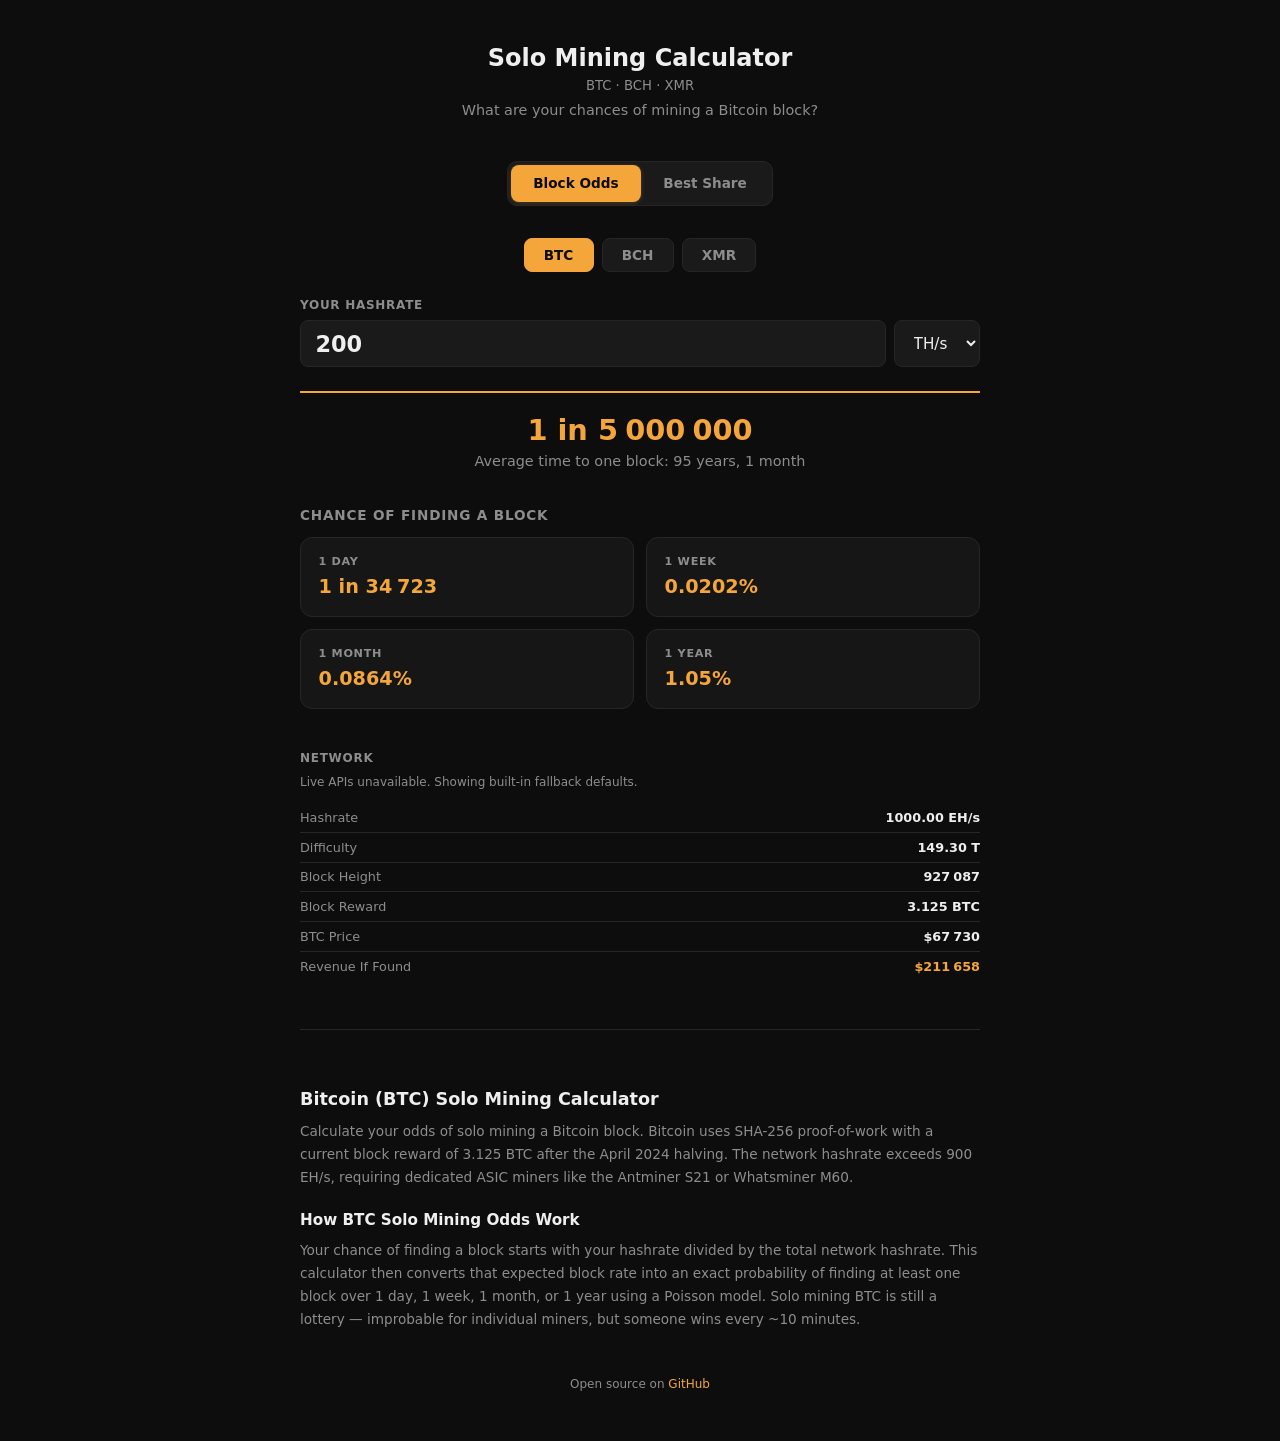
==== commit a221f3dc: "Harden miner calculator fallbacks and Pages routing" ====
--- a/index.html
+++ b/index.html
@@ -27,7 +27,7 @@
   <link rel="preconnect" href="https://api.coingecko.com" crossorigin>
   <script defer src="https://umami.priorato.org/priorato" data-website-id="a3f061e6-ad2a-410f-9b1b-f0ae24c0dfc8"></script>
   <script type="application/ld+json">{"@context":"https://schema.org","@type":"WebApplication","name":"Solo Mining Calculator","url":"https://solo.turtlecute.org/","description":"Free solo mining probability calculator for Bitcoin, Monero, and Bitcoin Cash. Enter your hashrate to calculate your odds of finding a block with live network data.","applicationCategory":"FinanceApplication","operatingSystem":"Any","offers":{"@type":"Offer","price":"0","priceCurrency":"USD"},"featureList":["Bitcoin solo mining odds","Monero solo mining odds","Bitcoin Cash solo mining odds","Live network hashrate","Real-time difficulty","Block reward tracking","Expected time to find a block"]}</script>
-  <script type="application/ld+json">{"@context":"https://schema.org","@type":"FAQPage","mainEntity":[{"@type":"Question","name":"What are the odds of solo mining a Bitcoin block?","acceptedAnswer":{"@type":"Answer","text":"Your odds depend on your hashrate relative to the total Bitcoin network hashrate. With 1 TH/s against a ~900 EH/s network, your chance per block is roughly 1 in 900 million. After the 2024 halving, each block rewards 3.125 BTC. Enter your ASIC hashrate in this calculator for per-block and time-based linear odds estimates."}},{"@type":"Question","name":"How long will it take to solo mine a Bitcoin block?","acceptedAnswer":{"@type":"Answer","text":"The expected time depends entirely on your hashrate. A single Antminer S21 (~200 TH/s) would take roughly 500,000 years on average to solo mine a Bitcoin block. Solo mining BTC is essentially a lottery — improbable for individual miners but someone wins every ~10 minutes."}},{"@type":"Question","name":"What hardware do you need to solo mine Monero?","acceptedAnswer":{"@type":"Answer","text":"Monero uses the RandomX algorithm optimized for consumer CPUs. A modern desktop CPU (AMD Ryzen 7 or Intel i7) produces 10-20 KH/s. The Monero network hashrate is around 3-5 GH/s with a constant block reward of 0.6 XMR every 2 minutes. No ASIC required — any CPU can mine XMR."}},{"@type":"Question","name":"How does solo mining probability calculation work?","acceptedAnswer":{"@type":"Answer","text":"This calculator uses a simple linear estimate based on your hashrate share of the network. First it computes your share of mining power, then scales that estimate by the number of expected blocks in a day, week, month, or year using live network data."}},{"@type":"Question","name":"Is Bitcoin Cash easier to solo mine than Bitcoin?","acceptedAnswer":{"@type":"Answer","text":"Yes. Bitcoin Cash uses the same SHA-256 algorithm as Bitcoin but has roughly 150 times less network hashrate (~6 EH/s vs ~900 EH/s). The same ASIC hardware has 150x better odds per block on BCH. However, BCH block rewards are worth significantly less in USD."}},{"@type":"Question","name":"What is the current Bitcoin block reward?","acceptedAnswer":{"@type":"Answer","text":"After the April 2024 halving, the Bitcoin block reward is 3.125 BTC per block. Bitcoin halves approximately every 4 years (210,000 blocks). The next halving is expected around 2028, reducing the reward to 1.5625 BTC."}}]}</script>
+  <script type="application/ld+json">{"@context":"https://schema.org","@type":"FAQPage","mainEntity":[{"@type":"Question","name":"What are the odds of solo mining a Bitcoin block?","acceptedAnswer":{"@type":"Answer","text":"Your odds depend on your hashrate relative to the total Bitcoin network hashrate. With 1 TH/s against a ~1 ZH/s network, your chance per block is roughly 1 in 1 billion. This calculator converts that share into exact time-based odds using a Poisson model."}},{"@type":"Question","name":"How long will it take to solo mine a Bitcoin block?","acceptedAnswer":{"@type":"Answer","text":"The expected time depends entirely on your hashrate. A single Antminer S21 class miner at around 200 TH/s would still take on the order of a century on average to solo mine one Bitcoin block. Solo mining BTC is a lottery even with modern ASICs."}},{"@type":"Question","name":"What hardware do you need to solo mine Monero?","acceptedAnswer":{"@type":"Answer","text":"Monero uses the RandomX algorithm optimized for consumer CPUs. A modern desktop CPU often produces around 10 to 20 KH/s. No ASIC is required, which makes XMR one of the few major proof-of-work coins that remains practical for CPU miners."}},{"@type":"Question","name":"How does solo mining probability calculation work?","acceptedAnswer":{"@type":"Answer","text":"The calculator starts with your share of total network hashrate, then converts the expected number of blocks in a time window into the probability of finding at least one block with a Poisson probability model. That keeps the percentages bounded correctly as hashrate increases."}},{"@type":"Question","name":"Is Bitcoin Cash easier to solo mine than Bitcoin?","acceptedAnswer":{"@type":"Answer","text":"Usually yes. Bitcoin Cash uses the same SHA-256 hardware as Bitcoin but runs with much less total network hashrate, so the same ASIC generally has better per-block odds on BCH than on BTC."}},{"@type":"Question","name":"What happens if the live APIs fail?","acceptedAnswer":{"@type":"Answer","text":"The calculator first tries live APIs, then cached values stored in localStorage, and finally built-in fallback defaults for each coin so the site still works on GitHub Pages or during API outages."}}]}</script>
   <style>
 :root{--bg:#0D0D0D;--bg-card:#161616;--text:#EFEFEF;--text-muted:#8D8D8D;--accent:#F4A63A;--border:#262626;--input-bg:#1A1A1A}
 *,*::before,*::after{box-sizing:border-box;margin:0;padding:0}
@@ -60,8 +60,9 @@
 .card-grid{display:grid;grid-template-columns:repeat(2,1fr);gap:.75rem}
 section{margin-bottom:2.5rem}
 section h2{font-size:.85rem;font-weight:600;color:var(--text-muted);text-transform:uppercase;letter-spacing:.06em;margin-bottom:.75rem}
-.network-info{margin-bottom:1.5rem}
-.net-heading{font-size:.75rem;font-weight:600;color:var(--text-muted);text-transform:uppercase;letter-spacing:.06em;margin-bottom:.5rem}
+.network-info{margin-bottom:1.5rem}
+.net-heading{font-size:.75rem;font-weight:600;color:var(--text-muted);text-transform:uppercase;letter-spacing:.06em;margin-bottom:.5rem}
+.status-note{font-size:.75rem;color:var(--text-muted);margin:-.1rem 0 .75rem}
 .net-list{margin:0}
 .net-row{display:flex;justify-content:space-between;align-items:baseline;padding:.3rem 0;border-bottom:1px solid var(--border);transition:border-color .3s}
 .net-row:last-child{border-bottom:none}
@@ -97,8 +98,8 @@
 
     <div class="page-nav-wrap">
       <nav class="page-nav">
-        <a href="/" class="active">Block Odds</a>
-        <a href="/best-share">Best Share</a>
+        <a href="./" class="active">Block Odds</a>
+        <a href="./best-share.html">Best Share</a>
       </nav>
     </div>
 
@@ -111,7 +112,7 @@
     <section id="input-section">
       <label for="hashrate-input">Your Hashrate</label>
       <div class="input-group">
-        <input type="number" id="hashrate-input" value="1" min="0" step="any">
+        <input type="number" id="hashrate-input" value="200" min="0" step="any">
         <select id="unit-select">
           <option value="TH/s">TH/s</option>
           <option value="PH/s">PH/s</option>
@@ -134,9 +135,10 @@
       </div>
     </section>
 
-    <div class="network-info" id="network-section">
-      <div class="net-heading">Network <span id="refresh-indicator" class="pulse">&#x25cf;</span></div>
-      <dl class="net-list">
+    <div class="network-info" id="network-section">
+      <div class="net-heading">Network <span id="refresh-indicator" class="pulse">&#x25cf;</span></div>
+      <p class="status-note" id="status-note">Loading network data...</p>
+      <dl class="net-list">
         <div class="net-row"><dt>Hashrate</dt><dd id="stat-hashrate">--</dd></div>
         <div class="net-row"><dt>Difficulty</dt><dd id="stat-difficulty">--</dd></div>
         <div class="net-row"><dt>Block Height</dt><dd id="stat-blockheight">--</dd></div>
@@ -150,7 +152,7 @@
       <h2>Bitcoin (BTC) Solo Mining Calculator</h2>
       <p>Calculate your odds of solo mining a Bitcoin block. Bitcoin uses SHA-256 proof-of-work with a current block reward of 3.125 BTC after the April 2024 halving. The network hashrate exceeds 900 EH/s, requiring dedicated ASIC miners like the Antminer S21 or Whatsminer M60.</p>
       <h3>How BTC Solo Mining Odds Work</h3>
-      <p>Your chance of finding a block starts with your hashrate divided by the total network hashrate. This calculator then applies a simple linear estimate across 144 blocks per day (one every ~10 minutes) to show daily, weekly, monthly, and yearly odds. Solo mining BTC is a lottery — improbable for individual miners, but someone wins every ~10 minutes. This calculator uses live data from mempool.space.</p>
+      <p>Your chance of finding a block starts with your hashrate divided by the total network hashrate. This calculator then converts that expected block rate into an exact probability of finding at least one block over 1 day, 1 week, 1 month, or 1 year using a Poisson model. Solo mining BTC is still a lottery — improbable for individual miners, but someone wins every ~10 minutes.</p>
     </article>
     <article class="seo-content coin-info" data-coin="XMR" style="display:none">
       <h2>Monero (XMR) Solo Mining Calculator</h2>
@@ -162,7 +164,7 @@
       <h2>Bitcoin Cash (BCH) Solo Mining Calculator</h2>
       <p>Calculate your odds of solo mining a Bitcoin Cash block. BCH uses the same SHA-256 algorithm and ASIC hardware as Bitcoin but has roughly 150 times less network hashrate (~6 EH/s), giving the same equipment 150x better per-block odds.</p>
       <h3>How BCH Solo Mining Odds Work</h3>
-      <p>Bitcoin Cash follows the same halving schedule as Bitcoin, with a current block reward of 3.125 BCH and a new block every ~10 minutes. This calculator scales your per-block share of the network into simple daily, weekly, monthly, and yearly linear odds estimates.</p>
+      <p>Bitcoin Cash follows the same halving schedule as Bitcoin, with a current block reward of 3.125 BCH and a new block every ~10 minutes. The calculator estimates the expected number of blocks your hashrate would find, then converts that into a time-based probability that stays stable even for very large inputs.</p>
     </article>
 
     <footer>
@@ -172,66 +174,65 @@
   </main>
 
   <noscript><p style="text-align:center;color:#8D8D8D;padding:2rem;">JavaScript is required to run this calculator.</p></noscript>
-  <script>
-(function(){'use strict';var DAY=86400,WEEK=604800,MONTH=2592000,YEAR=31536000,FETCH_TIMEOUT=12000,CACHE_MAX_AGE=3600000;
-var COINS={BTC:{name:'Bitcoin',symbol:'BTC',blockTime:600,accent:'#F4A63A',units:{'TH/s':1e12,'PH/s':1e15,'EH/s':1e18},defaultUnit:'TH/s',geckoId:'bitcoin',blockchairSlug:'bitcoin',formatNetHash:function(h){return(h/1e18).toFixed(2)+' EH/s'},rewardFn:function(h){if(h===null)return null;var v=Math.floor(h/210000);return v>=64?0:50/Math.pow(2,v)},deriveHashrate:function(d,bt){return d*4294967296/bt}},
-XMR:{name:'Monero',symbol:'XMR',blockTime:120,accent:'#E8734A',units:{'H/s':1,'KH/s':1e3,'MH/s':1e6,'GH/s':1e9},defaultUnit:'KH/s',geckoId:'monero',blockchairSlug:'monero',formatNetHash:function(h){return(h/1e9).toFixed(2)+' GH/s'},rewardFn:function(){return 0.6},deriveHashrate:function(d,bt){return d/bt}},
-BCH:{name:'Bitcoin Cash',symbol:'BCH',blockTime:600,accent:'#4AC99B',units:{'TH/s':1e12,'PH/s':1e15,'EH/s':1e18},defaultUnit:'TH/s',geckoId:'bitcoin-cash',blockchairSlug:'bitcoin-cash',formatNetHash:function(h){return(h/1e18).toFixed(2)+' EH/s'},rewardFn:function(h){if(h===null)return null;var v=Math.floor(h/210000);return v>=64?0:50/Math.pow(2,v)},deriveHashrate:function(d,bt){return d*4294967296/bt}}};
-
-var state={coin:'',networkHashrate:0,difficulty:0,blockHeight:null,blockReward:null,price:null,hasPrice:false,userHashrate:1,unit:'TH/s',networkError:false};
-
-function debounce(fn,ms){var t;return function(){clearTimeout(t);t=setTimeout(fn,ms)}}
-function fmt(n){if(!isFinite(n))return'N/A';var r=Math.round(n),s=r<1e20?String(r):r.toFixed(0),o='';for(var i=s.length-1,c=0;i>=0;i--,c++){if(c>0&&c%3===0)o='\u2005'+o;o=s[i]+o}return o}
-function coinConf(){return COINS[state.coin]}
-function userHs(){var c=coinConf();return state.userHashrate*(c.units[state.unit]||1)}
-function isFiniteNum(n){return typeof n==='number'&&isFinite(n)}
-function share(){return state.networkHashrate>0?userHs()/state.networkHashrate:0}
-function probability(sec){var c=coinConf();return(sec/c.blockTime)*share()}
-function getReward(){if(state.blockReward!==null)return state.blockReward;var c=coinConf();if(c.rewardFn)return c.rewardFn(state.blockHeight);return null}
-function formatProb(p){if(p<=0)return'0%';if(p>=.9999)return'> 99.99%';var pct=p*100;if(pct>=1)return pct.toFixed(2)+'%';if(pct>=.01)return pct.toFixed(4)+'%';return'1 in '+fmt(1/p)}
-function formatTime(sec){if(!isFinite(sec)||sec<=0)return'Never';var tiers=[{l:'year',v:YEAR},{l:'month',v:MONTH},{l:'week',v:WEEK},{l:'day',v:DAY},{l:'hour',v:3600},{l:'minute',v:60}],parts=[],rem=sec;for(var i=0;i<tiers.length&&parts.length<2;i++){if(rem>=tiers[i].v){var n=Math.floor(rem/tiers[i].v);rem%=tiers[i].v;parts.push(n+' '+tiers[i].l+(n!==1?'s':''))}}return parts.length>0?parts.join(', '):'< 1 minute'}
-function formatDiff(d){if(d>=1e15)return(d/1e15).toFixed(2)+' P';if(d>=1e12)return(d/1e12).toFixed(2)+' T';if(d>=1e9)return(d/1e9).toFixed(2)+' G';if(d>=1e6)return(d/1e6).toFixed(2)+' M';return fmt(d)}
-function $(id){return document.getElementById(id)}
-function set(id,txt){var el=$(id);if(el)el.textContent=txt}
-
-function render(){var conf=coinConf();if(!conf)return;var hs=userHs(),s=share();
-set('label-price',conf.symbol+' Price');set('tagline','What are your chances of mining a '+conf.name+' block?');
-if(state.networkHashrate===0){set('odds-value',state.networkError?'Network data unavailable':'Waiting for network data\u2026');set('expected-time',state.networkError?'Live mining APIs failed. Try again later.':'');['prob-1d','prob-1w','prob-1m','prob-1y'].forEach(function(id){set(id,'--')});set('stat-hashrate',state.networkHashrate>0?conf.formatNetHash(state.networkHashrate):'--');set('stat-difficulty',state.difficulty>0?formatDiff(state.difficulty):'--');set('stat-blockheight',state.blockHeight!==null?fmt(state.blockHeight):'--');var rw=getReward();set('stat-reward',rw!==null?rw+' '+conf.symbol:'--');set('stat-price',state.hasPrice?'$'+fmt(state.price):'--');set('stat-revenue','--');return}
-if(hs<=0){set('odds-value','0%');set('expected-time','Never');set('prob-1d','0%');set('prob-1w','0%');set('prob-1m','0%');set('prob-1y','0%');var zr=getReward();set('stat-hashrate',conf.formatNetHash(state.networkHashrate));set('stat-difficulty',formatDiff(state.difficulty));set('stat-blockheight',state.blockHeight!==null?fmt(state.blockHeight):'N/A');set('stat-reward',zr!==null?zr+' '+conf.symbol:'N/A');set('stat-price',state.hasPrice?'$'+fmt(state.price):'N/A');set('stat-revenue',(zr!==null&&state.hasPrice)?'$'+fmt(zr*state.price):'N/A');return}
-set('odds-value','1 in '+fmt(1/s));set('expected-time',formatTime(conf.blockTime/s));
-set('prob-1d',formatProb(probability(DAY)));set('prob-1w',formatProb(probability(WEEK)));set('prob-1m',formatProb(probability(MONTH)));set('prob-1y',formatProb(probability(YEAR)));
-var reward=getReward();set('stat-hashrate',conf.formatNetHash(state.networkHashrate));set('stat-difficulty',formatDiff(state.difficulty));set('stat-blockheight',state.blockHeight!==null?fmt(state.blockHeight):'N/A');set('stat-reward',reward!==null?reward+' '+conf.symbol:'N/A');set('stat-price',state.hasPrice?'$'+fmt(state.price):'N/A');set('stat-revenue',(reward!==null&&state.hasPrice)?'$'+fmt(reward*state.price):'N/A')}
-
-function showPulse(on){var el=$('refresh-indicator');if(el)el.style.display=on?'':'none'}
-
-function fetchWithTimeout(url,ms){var c=new AbortController(),t=setTimeout(function(){c.abort()},ms||FETCH_TIMEOUT);return fetch(url,{signal:c.signal}).then(function(r){clearTimeout(t);if(!r.ok)throw new Error('http-'+r.status);return r},function(e){clearTimeout(t);throw e})}
-function fetchJson(url){return fetchWithTimeout(url).then(function(r){return r.json()})}
-function fetchText(url){return fetchWithTimeout(url).then(function(r){return r.text()})}
-function tryInOrder(fns){var i=0;function next(){if(i>=fns.length)return Promise.resolve(false);var fn=fns[i++];return fn().then(function(){return true},function(){return next()})}return next()}
-
-function cacheNetworkState(){try{localStorage.setItem('sm_net_'+state.coin,JSON.stringify({networkHashrate:state.networkHashrate,difficulty:state.difficulty,blockHeight:state.blockHeight,blockReward:state.blockReward,price:state.price,ts:Date.now()}))}catch(e){}}
-function loadCachedNetworkState(coin){try{var raw=localStorage.getItem('sm_net_'+coin);if(!raw)return;var d=JSON.parse(raw);if(Date.now()-d.ts>CACHE_MAX_AGE)return;if(isFiniteNum(d.networkHashrate)&&d.networkHashrate>0)state.networkHashrate=d.networkHashrate;if(isFiniteNum(d.difficulty)&&d.difficulty>0)state.difficulty=d.difficulty;if(isFiniteNum(d.blockHeight))state.blockHeight=d.blockHeight;if(isFiniteNum(d.blockReward))state.blockReward=d.blockReward;if(isFiniteNum(d.price)&&d.price>0){state.price=d.price;state.hasPrice=true}}catch(e){}}
-
-function applyBlockchair(data){if(!data||!data.data)throw new Error('bad blockchair');var d=data.data,conf=coinConf(),got=false;if(isFiniteNum(d.difficulty)&&d.difficulty>0)state.difficulty=d.difficulty;if(d.hashrate_24h){var hr=parseFloat(d.hashrate_24h);if(isFiniteNum(hr)&&hr>0){state.networkHashrate=hr;got=true}}if(!got&&state.difficulty>0&&conf.deriveHashrate){state.networkHashrate=conf.deriveHashrate(state.difficulty,conf.blockTime);got=true}if(isFiniteNum(d.best_block_height))state.blockHeight=d.best_block_height;if(isFiniteNum(d.reward_per_block))state.blockReward=d.reward_per_block;if(isFiniteNum(d.market_price_usd)&&d.market_price_usd>0){var ck='cached_'+state.coin+'_price';if(!state.hasPrice){state.price=d.market_price_usd;state.hasPrice=true}try{localStorage.setItem(ck,String(d.market_price_usd))}catch(e){}}if(!got)throw new Error('no hashrate from blockchair')}
-function fetchBlockchair(slug){return fetchJson('https://api.blockchair.com/'+slug+'/stats').then(applyBlockchair)}
-
-function fetchBTC_mempool(){return Promise.allSettled([fetchJson('https://mempool.space/api/v1/mining/hashrate/1m'),fetchText('https://mempool.space/api/blocks/tip/height')]).then(function(res){var got=false;if(res[0].status==='fulfilled'){var v=res[0].value;if(isFiniteNum(v.currentHashrate)&&v.currentHashrate>0){state.networkHashrate=v.currentHashrate;got=true}if(isFiniteNum(v.currentDifficulty))state.difficulty=v.currentDifficulty}if(res[1].status==='fulfilled'){var h=parseInt(res[1].value,10);if(isFiniteNum(h)&&h>=0)state.blockHeight=h}if(!got)throw new Error('no BTC data from mempool')})}
-function fetchNetworkBTC(){return tryInOrder([fetchBTC_mempool,function(){return fetchBlockchair('bitcoin')}])}
-function fetchNetworkXMR(){return tryInOrder([function(){return fetchBlockchair('monero')}])}
-function fetchNetworkBCH(){return tryInOrder([function(){return fetchBlockchair('bitcoin-cash')}])}
-var NETWORK_FNS={BTC:fetchNetworkBTC,XMR:fetchNetworkXMR,BCH:fetchNetworkBCH};
-
-function fetchPrice(){var conf=coinConf();if(!conf)return Promise.resolve();var ck='cached_'+state.coin+'_price';if(state.hasPrice)return Promise.resolve();function ap(p){state.price=p;state.hasPrice=true;try{localStorage.setItem(ck,String(p))}catch(e){}}return fetchJson('https://api.coingecko.com/api/v3/simple/price?ids='+conf.geckoId+'&vs_currencies=usd').then(function(data){var p=data&&data[conf.geckoId]&&data[conf.geckoId].usd;if(isFiniteNum(p)&&p>0){ap(p);return}throw new Error('no gecko price')}).catch(function(){try{var c=parseFloat(localStorage.getItem(ck));if(isFiniteNum(c)&&c>0){state.price=c;state.hasPrice=true}}catch(e){}})}
-
-function loadStaleCache(){try{var raw=localStorage.getItem('sm_net_'+state.coin);if(!raw)return;var d=JSON.parse(raw);if(isFiniteNum(d.networkHashrate)&&d.networkHashrate>0)state.networkHashrate=d.networkHashrate;if(isFiniteNum(d.difficulty)&&d.difficulty>0)state.difficulty=d.difficulty;if(isFiniteNum(d.blockHeight))state.blockHeight=d.blockHeight;if(isFiniteNum(d.blockReward))state.blockReward=d.blockReward;if(isFiniteNum(d.price)&&d.price>0){state.price=d.price;state.hasPrice=true}}catch(e){}}
-function fetchData(){showPulse(true);var fn=NETWORK_FNS[state.coin]||function(){return Promise.resolve()};return fn().then(function(){state.networkError=false;return fetchPrice().catch(function(){})},function(){state.networkError=true;if(state.networkHashrate===0)loadStaleCache();return fetchPrice().catch(function(){})}).then(function(){cacheNetworkState();showPulse(false)})}
-
-function save(){try{localStorage.setItem('sm_hashrate_'+state.coin,String(state.userHashrate));localStorage.setItem('sm_unit_'+state.coin,state.unit);localStorage.setItem('sm_coin',state.coin)}catch(e){}}
-
-function switchCoin(coin){if(!COINS[coin]||coin===state.coin)return;state.coin=coin;state.networkHashrate=0;state.difficulty=0;state.blockHeight=null;state.blockReward=null;state.price=null;state.hasPrice=false;state.networkError=false;var conf=COINS[coin];try{var h=localStorage.getItem('sm_hashrate_'+coin),hv=parseFloat(h);state.userHashrate=h!==null&&isFinite(hv)&&hv>=0?hv:1;var u=localStorage.getItem('sm_unit_'+coin);state.unit=(u&&conf.units[u])?u:conf.defaultUnit}catch(e){state.userHashrate=1;state.unit=conf.defaultUnit}loadCachedNetworkState(coin);var input=$('hashrate-input'),select=$('unit-select');if(input)input.value=state.userHashrate;if(select){select.innerHTML='';var units=Object.keys(conf.units);for(var i=0;i<units.length;i++){var opt=document.createElement('option');opt.value=units[i];opt.textContent=units[i];select.appendChild(opt)}select.value=state.unit}document.querySelectorAll('.coin-tab').forEach(function(t){t.classList.toggle('active',t.dataset.coin===coin)});document.querySelectorAll('.coin-info').forEach(function(el){el.style.display=el.dataset.coin===coin?'':'none'});document.documentElement.style.setProperty('--accent',conf.accent);save();render();fetchData().then(render)}
-
-function init(){var savedCoin='BTC';try{savedCoin=localStorage.getItem('sm_coin')||'BTC'}catch(e){}if(!COINS[savedCoin])savedCoin='BTC';var input=$('hashrate-input'),select=$('unit-select');var update=debounce(function(){var v=parseFloat(input.value);if(isFinite(v)&&v>=0){state.userHashrate=v;save();render()}},300);if(input)input.addEventListener('input',update);if(select)select.addEventListener('change',function(){state.unit=select.value;save();render()});document.querySelectorAll('.coin-tab').forEach(function(t){t.addEventListener('click',function(){switchCoin(t.dataset.coin)})});switchCoin(savedCoin);setInterval(function(){fetchData().then(render)},300000)}
-document.addEventListener('DOMContentLoaded',init)})();
-  </script>
+  <script>
+(function(){'use strict';var DAY=86400,WEEK=604800,MONTH=2592000,YEAR=31536000,FETCH_TIMEOUT=12000,CACHE_MAX_AGE=3600000,REFRESH_INTERVAL=300000;
+var COINS={BTC:{name:'Bitcoin',symbol:'BTC',blockTime:600,accent:'#F4A63A',units:{'TH/s':1e12,'PH/s':1e15,'EH/s':1e18},defaultUnit:'TH/s',defaultHashrate:200,geckoId:'bitcoin',blockchairSlug:'bitcoin',fallback:{networkHashrate:1e21,difficulty:149301205959700,blockHeight:927087,blockReward:3.125,price:67730.49},formatNetHash:function(h){return(h/1e18).toFixed(2)+' EH/s'},rewardFn:function(h){if(h===null)return null;var v=Math.floor(h/210000);return v>=64?0:50/Math.pow(2,v)},deriveHashrate:function(d,bt){return d*4294967296/bt}},
+XMR:{name:'Monero',symbol:'XMR',blockTime:120,accent:'#E8734A',units:{'H/s':1,'KH/s':1e3,'MH/s':1e6,'GH/s':1e9},defaultUnit:'KH/s',defaultHashrate:15,geckoId:'monero',blockchairSlug:'monero',fallback:{networkHashrate:6542711697,difficulty:785125403666,blockHeight:3602700,blockReward:0.6,price:328.71},formatNetHash:function(h){return(h/1e9).toFixed(2)+' GH/s'},rewardFn:function(){return 0.6},deriveHashrate:function(d,bt){return d/bt}},
+BCH:{name:'Bitcoin Cash',symbol:'BCH',blockTime:600,accent:'#4AC99B',units:{'TH/s':1e12,'PH/s':1e15,'EH/s':1e18},defaultUnit:'TH/s',defaultHashrate:200,geckoId:'bitcoin-cash',blockchairSlug:'bitcoin-cash',fallback:{networkHashrate:6.37e18,difficulty:942654297832,blockHeight:928575,blockReward:3.125,price:454.49},formatNetHash:function(h){return(h/1e18).toFixed(2)+' EH/s'},rewardFn:function(h){if(h===null)return null;var v=Math.floor(h/210000);return v>=64?0:50/Math.pow(2,v)},deriveHashrate:function(d,bt){return d*4294967296/bt}}};
+
+var state={coin:'',networkHashrate:0,difficulty:0,blockHeight:null,blockReward:null,price:null,hasPrice:false,userHashrate:200,unit:'TH/s',networkError:false,dataSource:'default',defaultPrice:false};
+
+function debounce(fn,ms){var t;return function(){clearTimeout(t);t=setTimeout(fn,ms)}}
+function isFiniteNum(n){return typeof n==='number'&&isFinite(n)}
+function toNumber(v){var n=typeof v==='string'?parseFloat(v):v;return isFiniteNum(n)?n:null}
+function fmt(n){if(!isFinite(n))return'N/A';var r=Math.round(n),s=r<1e20?String(r):r.toFixed(0),o='';for(var i=s.length-1,c=0;i>=0;i--,c++){if(c>0&&c%3===0)o='\u2005'+o;o=s[i]+o}return o}
+function coinConf(){return COINS[state.coin]}
+function userHs(){var c=coinConf();return state.userHashrate*(c.units[state.unit]||1)}
+function share(){return state.networkHashrate>0?userHs()/state.networkHashrate:0}
+function probability(sec){var c=coinConf(),lambda=(sec/c.blockTime)*share();if(lambda<=0)return 0;if(lambda>=20)return 1;return 1-Math.exp(-lambda)}
+function getReward(){if(state.blockReward!==null)return state.blockReward;var c=coinConf();return c.rewardFn?c.rewardFn(state.blockHeight):null}
+function formatProb(p){if(p<=0)return'0%';if(p>=0.9999)return'> 99.99%';var pct=p*100;if(pct>=1)return pct.toFixed(2)+'%';if(pct>=0.01)return pct.toFixed(4)+'%';return'1 in '+fmt(1/p)}
+function formatTime(sec){if(!isFinite(sec)||sec<=0)return'Never';var tiers=[{l:'year',v:YEAR},{l:'month',v:MONTH},{l:'week',v:WEEK},{l:'day',v:DAY},{l:'hour',v:3600},{l:'minute',v:60}],parts=[],rem=sec;for(var i=0;i<tiers.length&&parts.length<2;i++){if(rem>=tiers[i].v){var n=Math.floor(rem/tiers[i].v);rem%=tiers[i].v;parts.push(n+' '+tiers[i].l+(n!==1?'s':''))}}return parts.length?parts.join(', '):'< 1 minute'}
+function formatDiff(d){if(d>=1e15)return(d/1e15).toFixed(2)+' P';if(d>=1e12)return(d/1e12).toFixed(2)+' T';if(d>=1e9)return(d/1e9).toFixed(2)+' G';if(d>=1e6)return(d/1e6).toFixed(2)+' M';return fmt(d)}
+function $(id){return document.getElementById(id)}
+function set(id,txt){var el=$(id);if(el)el.textContent=txt}
+function showPulse(on){var el=$('refresh-indicator');if(el)el.style.display=on?'':'none'}
+
+function setStatus(){if(state.dataSource==='live'){set('status-note','Using live network data.');return}if(state.dataSource==='cache'){set('status-note',state.networkError?'Live APIs unavailable. Showing cached network data.':'Using cached network data while refreshing.');return}set('status-note',state.networkError?'Live APIs unavailable. Showing built-in fallback defaults.':'Using built-in fallback defaults until live data loads.')}
+
+function render(){var conf=coinConf();if(!conf)return;var hs=userHs(),s=share(),reward=getReward();set('label-price',conf.symbol+' Price');set('tagline','What are your chances of mining a '+conf.name+' block?');setStatus();
+if(state.networkHashrate===0){set('odds-value',state.networkError?'Network data unavailable':'Waiting for network data\u2026');set('expected-time',state.networkError?'Live mining APIs failed. Try again later.':'');['prob-1d','prob-1w','prob-1m','prob-1y'].forEach(function(id){set(id,'--')});set('stat-hashrate','--');set('stat-difficulty',state.difficulty>0?formatDiff(state.difficulty):'--');set('stat-blockheight',state.blockHeight!==null?fmt(state.blockHeight):'--');set('stat-reward',reward!==null?reward+' '+conf.symbol:'--');set('stat-price',state.hasPrice?'$'+fmt(state.price):'--');set('stat-revenue','--');return}
+if(hs<=0){set('odds-value','0%');set('expected-time','Average time to one block: Never');['prob-1d','prob-1w','prob-1m','prob-1y'].forEach(function(id){set(id,'0%')})}else{set('odds-value',s>=1?'~100% per block':'1 in '+fmt(1/s));set('expected-time','Average time to one block: '+formatTime(conf.blockTime/Math.max(s,1e-18)));set('prob-1d',formatProb(probability(DAY)));set('prob-1w',formatProb(probability(WEEK)));set('prob-1m',formatProb(probability(MONTH)));set('prob-1y',formatProb(probability(YEAR)))}
+set('stat-hashrate',conf.formatNetHash(state.networkHashrate));set('stat-difficulty',state.difficulty>0?formatDiff(state.difficulty):'N/A');set('stat-blockheight',state.blockHeight!==null?fmt(state.blockHeight):'N/A');set('stat-reward',reward!==null?reward+' '+conf.symbol:'N/A');set('stat-price',state.hasPrice?'$'+fmt(state.price):'N/A');set('stat-revenue',(reward!==null&&state.hasPrice)?'$'+fmt(reward*state.price):'N/A')}
+
+function fetchWithTimeout(url,ms){var c=new AbortController(),t=setTimeout(function(){c.abort()},ms||FETCH_TIMEOUT);return fetch(url,{signal:c.signal}).then(function(r){clearTimeout(t);if(!r.ok)throw new Error('http-'+r.status);return r},function(e){clearTimeout(t);throw e})}
+function fetchJson(url){return fetchWithTimeout(url).then(function(r){return r.json()})}
+function fetchText(url){return fetchWithTimeout(url).then(function(r){return r.text()})}
+function tryInOrder(fns){var i=0;function next(){if(i>=fns.length)return Promise.reject(new Error('all_failed'));return fns[i++]().catch(next)}return next()}
+
+function cacheNetworkState(){if(state.dataSource==='default')return;try{localStorage.setItem('sm_net_'+state.coin,JSON.stringify({networkHashrate:state.networkHashrate,difficulty:state.difficulty,blockHeight:state.blockHeight,blockReward:state.blockReward,price:state.defaultPrice?null:state.price,ts:Date.now()}))}catch(e){}}
+function loadCachedNetworkState(coin,allowStale){try{var raw=localStorage.getItem('sm_net_'+coin);if(!raw)return false;var d=JSON.parse(raw);if(!allowStale&&Date.now()-d.ts>CACHE_MAX_AGE)return false;var got=false,hr=toNumber(d.networkHashrate),diff=toNumber(d.difficulty),height=toNumber(d.blockHeight),reward=toNumber(d.blockReward),price=toNumber(d.price);if(hr&&hr>0){state.networkHashrate=hr;got=true}if(diff&&diff>0){state.difficulty=diff;got=true}if(height!==null){state.blockHeight=height}if(reward!==null){state.blockReward=reward}if(price&&price>0){state.price=price;state.hasPrice=true;state.defaultPrice=false}if(got)state.dataSource='cache';return got}catch(e){return false}}
+function applyFallbackNetworkState(coin){var fallback=COINS[coin].fallback;state.networkHashrate=fallback.networkHashrate;state.difficulty=fallback.difficulty;state.blockHeight=fallback.blockHeight;state.blockReward=fallback.blockReward;state.price=fallback.price;state.hasPrice=true;state.defaultPrice=true;state.dataSource='default'}
+
+function applyBlockchair(data){if(!data||!data.data)throw new Error('bad blockchair');var d=data.data,conf=coinConf(),got=false,diff=toNumber(d.difficulty),hr=toNumber(d.hashrate_24h),height=toNumber(d.best_block_height),reward=toNumber(d.reward_per_block),price=toNumber(d.market_price_usd);if(diff&&diff>0)state.difficulty=diff;if(hr&&hr>0){state.networkHashrate=hr;got=true}if(!got&&state.difficulty>0&&conf.deriveHashrate){state.networkHashrate=conf.deriveHashrate(state.difficulty,conf.blockTime);got=true}if(height!==null)state.blockHeight=height;if(reward!==null)state.blockReward=reward;if(price&&price>0){state.price=price;state.hasPrice=true;state.defaultPrice=false;try{localStorage.setItem('cached_'+state.coin+'_price',String(price))}catch(e){}}if(!got)throw new Error('no hashrate from blockchair');state.dataSource='live'}
+function fetchBlockchair(slug){return fetchJson('https://api.blockchair.com/'+slug+'/stats').then(applyBlockchair)}
+
+function fetchBTC_mempool(){return Promise.allSettled([fetchJson('https://mempool.space/api/v1/mining/hashrate/1m'),fetchText('https://mempool.space/api/blocks/tip/height')]).then(function(res){var got=false;if(res[0].status==='fulfilled'){var v=res[0].value,hr=toNumber(v&&v.currentHashrate),diff=toNumber(v&&v.currentDifficulty);if(hr&&hr>0){state.networkHashrate=hr;got=true}if(diff&&diff>0)state.difficulty=diff}if(res[1].status==='fulfilled'){var h=parseInt(res[1].value,10);if(isFiniteNum(h)&&h>=0)state.blockHeight=h}if(!got)throw new Error('no BTC data from mempool');state.dataSource='live'})}
+function fetchNetworkBTC(){return tryInOrder([fetchBTC_mempool,function(){return fetchBlockchair('bitcoin')}])}
+function fetchNetworkXMR(){return tryInOrder([function(){return fetchBlockchair('monero')}])}
+function fetchNetworkBCH(){return tryInOrder([function(){return fetchBlockchair('bitcoin-cash')}])}
+var NETWORK_FNS={BTC:fetchNetworkBTC,XMR:fetchNetworkXMR,BCH:fetchNetworkBCH};
+
+function fetchPrice(){var conf=coinConf(),ck='cached_'+state.coin+'_price';if(!conf)return Promise.resolve();if(state.hasPrice&&!state.defaultPrice)return Promise.resolve();return fetchJson('https://api.coingecko.com/api/v3/simple/price?ids='+conf.geckoId+'&vs_currencies=usd').then(function(data){var p=toNumber(data&&data[conf.geckoId]&&data[conf.geckoId].usd);if(p&&p>0){state.price=p;state.hasPrice=true;state.defaultPrice=false;try{localStorage.setItem(ck,String(p))}catch(e){};return}throw new Error('no gecko price')}).catch(function(){try{var c=parseFloat(localStorage.getItem(ck));if(isFiniteNum(c)&&c>0){state.price=c;state.hasPrice=true;state.defaultPrice=false}}catch(e){}})}
+
+function fetchData(){showPulse(true);var fn=NETWORK_FNS[state.coin]||function(){return Promise.resolve()};return fn().then(function(){state.networkError=false},function(){state.networkError=true;if(!loadCachedNetworkState(state.coin,true))applyFallbackNetworkState(state.coin)}).then(function(){return fetchPrice().catch(function(){})}).then(function(){cacheNetworkState();showPulse(false)},function(){showPulse(false)})}
+
+function save(){try{localStorage.setItem('sm_hashrate_'+state.coin,String(state.userHashrate));localStorage.setItem('sm_unit_'+state.coin,state.unit);localStorage.setItem('sm_coin',state.coin)}catch(e){}}
+
+function switchCoin(coin){if(!COINS[coin]||coin===state.coin)return;state.coin=coin;state.networkHashrate=0;state.difficulty=0;state.blockHeight=null;state.blockReward=null;state.price=null;state.hasPrice=false;state.networkError=false;state.dataSource='default';state.defaultPrice=false;var conf=COINS[coin];try{var h=localStorage.getItem('sm_hashrate_'+coin),hv=parseFloat(h);state.userHashrate=h!==null&&isFinite(hv)&&hv>=0?hv:conf.defaultHashrate;var u=localStorage.getItem('sm_unit_'+coin);state.unit=(u&&conf.units[u])?u:conf.defaultUnit}catch(e){state.userHashrate=conf.defaultHashrate;state.unit=conf.defaultUnit}if(!loadCachedNetworkState(coin,false))applyFallbackNetworkState(coin);var input=$('hashrate-input'),select=$('unit-select');if(input)input.value=state.userHashrate;if(select){select.innerHTML='';Object.keys(conf.units).forEach(function(unit){var opt=document.createElement('option');opt.value=unit;opt.textContent=unit;select.appendChild(opt)});select.value=state.unit}document.querySelectorAll('.coin-tab').forEach(function(t){t.classList.toggle('active',t.dataset.coin===coin)});document.querySelectorAll('.coin-info').forEach(function(el){el.style.display=el.dataset.coin===coin?'':'none'});document.documentElement.style.setProperty('--accent',conf.accent);save();render();fetchData().then(render)}
+
+function init(){var savedCoin='BTC';try{savedCoin=localStorage.getItem('sm_coin')||'BTC'}catch(e){}if(!COINS[savedCoin])savedCoin='BTC';var input=$('hashrate-input'),select=$('unit-select');var update=debounce(function(){var v=parseFloat(input.value);if(isFinite(v)&&v>=0){state.userHashrate=v;save();render()}},300);if(input)input.addEventListener('input',update);if(select)select.addEventListener('change',function(){state.unit=select.value;save();render()});document.querySelectorAll('.coin-tab').forEach(function(t){t.addEventListener('click',function(){switchCoin(t.dataset.coin)})});switchCoin(savedCoin);setInterval(function(){fetchData().then(render)},REFRESH_INTERVAL)}
+document.addEventListener('DOMContentLoaded',init)})();
+  </script>
 </body>
 </html>
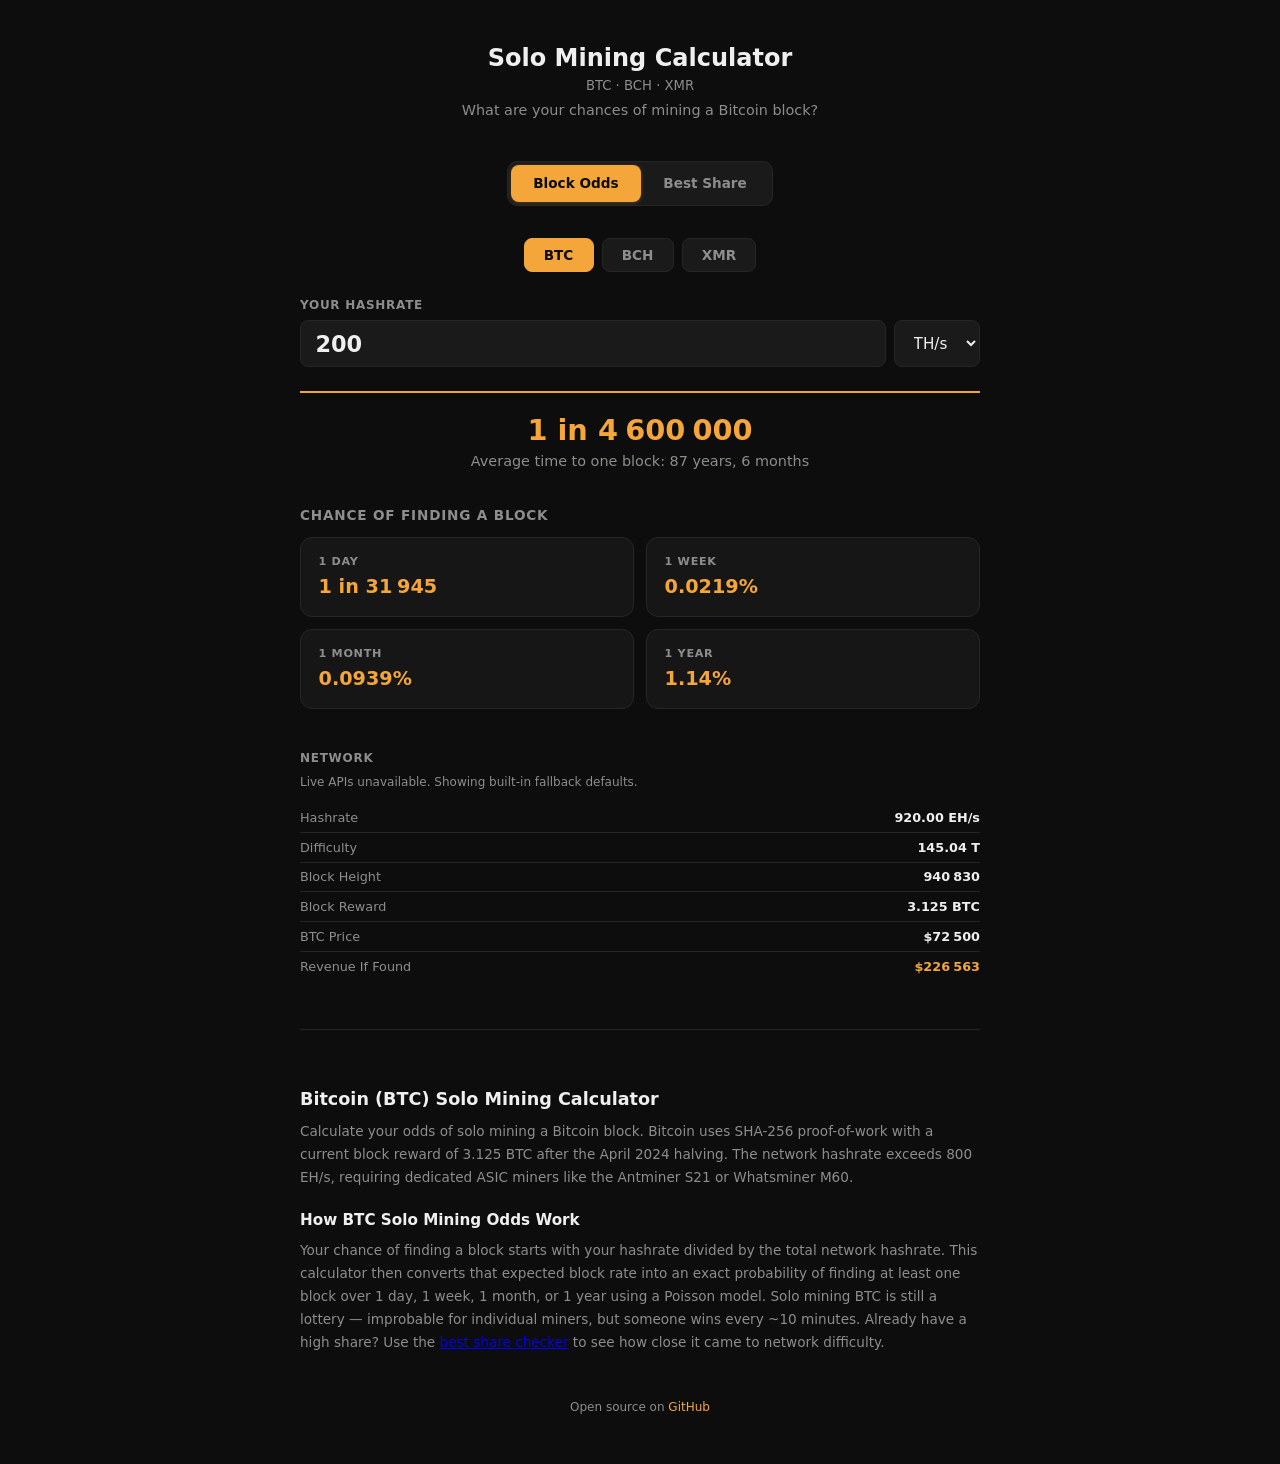
==== commit c36c1ce2: "Improve SEO: add FAQ schema, breadcrumbs, coin-specific content, and cross-linking - Add FAQPage str" ====
--- a/index.html
+++ b/index.html
@@ -27,7 +27,8 @@
   <link rel="preconnect" href="https://api.coingecko.com" crossorigin>
   <script defer src="https://umami.priorato.org/priorato" data-website-id="a3f061e6-ad2a-410f-9b1b-f0ae24c0dfc8"></script>
   <script type="application/ld+json">{"@context":"https://schema.org","@type":"WebApplication","name":"Solo Mining Calculator","url":"https://solo.turtlecute.org/","description":"Free solo mining probability calculator for Bitcoin, Monero, and Bitcoin Cash. Enter your hashrate to calculate your odds of finding a block with live network data.","applicationCategory":"FinanceApplication","operatingSystem":"Any","offers":{"@type":"Offer","price":"0","priceCurrency":"USD"},"featureList":["Bitcoin solo mining odds","Monero solo mining odds","Bitcoin Cash solo mining odds","Live network hashrate","Real-time difficulty","Block reward tracking","Expected time to find a block"]}</script>
-  <script type="application/ld+json">{"@context":"https://schema.org","@type":"FAQPage","mainEntity":[{"@type":"Question","name":"What are the odds of solo mining a Bitcoin block?","acceptedAnswer":{"@type":"Answer","text":"Your odds depend on your hashrate relative to the total Bitcoin network hashrate. With 1 TH/s against a ~1 ZH/s network, your chance per block is roughly 1 in 1 billion. This calculator converts that share into exact time-based odds using a Poisson model."}},{"@type":"Question","name":"How long will it take to solo mine a Bitcoin block?","acceptedAnswer":{"@type":"Answer","text":"The expected time depends entirely on your hashrate. A single Antminer S21 class miner at around 200 TH/s would still take on the order of a century on average to solo mine one Bitcoin block. Solo mining BTC is a lottery even with modern ASICs."}},{"@type":"Question","name":"What hardware do you need to solo mine Monero?","acceptedAnswer":{"@type":"Answer","text":"Monero uses the RandomX algorithm optimized for consumer CPUs. A modern desktop CPU often produces around 10 to 20 KH/s. No ASIC is required, which makes XMR one of the few major proof-of-work coins that remains practical for CPU miners."}},{"@type":"Question","name":"How does solo mining probability calculation work?","acceptedAnswer":{"@type":"Answer","text":"The calculator starts with your share of total network hashrate, then converts the expected number of blocks in a time window into the probability of finding at least one block with a Poisson probability model. That keeps the percentages bounded correctly as hashrate increases."}},{"@type":"Question","name":"Is Bitcoin Cash easier to solo mine than Bitcoin?","acceptedAnswer":{"@type":"Answer","text":"Usually yes. Bitcoin Cash uses the same SHA-256 hardware as Bitcoin but runs with much less total network hashrate, so the same ASIC generally has better per-block odds on BCH than on BTC."}},{"@type":"Question","name":"What happens if the live APIs fail?","acceptedAnswer":{"@type":"Answer","text":"The calculator first tries live APIs, then cached values stored in localStorage, and finally built-in fallback defaults for each coin so the site still works on GitHub Pages or during API outages."}}]}</script>
+  <script type="application/ld+json">{"@context":"https://schema.org","@type":"BreadcrumbList","itemListElement":[{"@type":"ListItem","position":1,"name":"Solo Mining Calculator","item":"https://solo.turtlecute.org/"}]}</script>
+  <script type="application/ld+json">{"@context":"https://schema.org","@type":"FAQPage","mainEntity":[{"@type":"Question","name":"What are the odds of solo mining a Bitcoin block?","acceptedAnswer":{"@type":"Answer","text":"Your odds depend on your hashrate relative to the total Bitcoin network hashrate. With 1 TH/s against a ~1 ZH/s network, your chance per block is roughly 1 in 1 billion. This calculator converts that share into exact time-based odds using a Poisson model."}},{"@type":"Question","name":"How long will it take to solo mine a Bitcoin block?","acceptedAnswer":{"@type":"Answer","text":"The expected time depends entirely on your hashrate. A single Antminer S21 class miner at around 200 TH/s would still take on the order of a century on average to solo mine one Bitcoin block. Solo mining BTC is a lottery even with modern ASICs."}},{"@type":"Question","name":"What hardware do you need to solo mine Monero?","acceptedAnswer":{"@type":"Answer","text":"Monero uses the RandomX algorithm optimized for consumer CPUs. A modern desktop CPU often produces around 10 to 20 KH/s. No ASIC is required, which makes XMR one of the few major proof-of-work coins that remains practical for CPU miners."}},{"@type":"Question","name":"How does solo mining probability calculation work?","acceptedAnswer":{"@type":"Answer","text":"The calculator starts with your share of total network hashrate, then converts the expected number of blocks in a time window into the probability of finding at least one block with a Poisson probability model. That keeps the percentages bounded correctly as hashrate increases."}},{"@type":"Question","name":"Is Bitcoin Cash easier to solo mine than Bitcoin?","acceptedAnswer":{"@type":"Answer","text":"Usually yes. Bitcoin Cash uses the same SHA-256 hardware as Bitcoin but runs with much less total network hashrate, so the same ASIC generally has better per-block odds on BCH than on BTC."}},{"@type":"Question","name":"What happens if the live APIs fail?","acceptedAnswer":{"@type":"Answer","text":"The calculator first tries live APIs, then cached values stored in localStorage, and finally built-in fallback defaults for each coin so the site still works on GitHub Pages or during API outages."}}]}</script>
   <style>
 :root{--bg:#0D0D0D;--bg-card:#161616;--text:#EFEFEF;--text-muted:#8D8D8D;--accent:#F4A63A;--border:#262626;--input-bg:#1A1A1A}
 *,*::before,*::after{box-sizing:border-box;margin:0;padding:0}
@@ -60,9 +61,9 @@
 .card-grid{display:grid;grid-template-columns:repeat(2,1fr);gap:.75rem}
 section{margin-bottom:2.5rem}
 section h2{font-size:.85rem;font-weight:600;color:var(--text-muted);text-transform:uppercase;letter-spacing:.06em;margin-bottom:.75rem}
-.network-info{margin-bottom:1.5rem}
-.net-heading{font-size:.75rem;font-weight:600;color:var(--text-muted);text-transform:uppercase;letter-spacing:.06em;margin-bottom:.5rem}
-.status-note{font-size:.75rem;color:var(--text-muted);margin:-.1rem 0 .75rem}
+.network-info{margin-bottom:1.5rem}
+.net-heading{font-size:.75rem;font-weight:600;color:var(--text-muted);text-transform:uppercase;letter-spacing:.06em;margin-bottom:.5rem}
+.status-note{font-size:.75rem;color:var(--text-muted);margin:-.1rem 0 .75rem}
 .net-list{margin:0}
 .net-row{display:flex;justify-content:space-between;align-items:baseline;padding:.3rem 0;border-bottom:1px solid var(--border);transition:border-color .3s}
 .net-row:last-child{border-bottom:none}
@@ -98,8 +99,8 @@
 
     <div class="page-nav-wrap">
       <nav class="page-nav">
-        <a href="./" class="active">Block Odds</a>
-        <a href="./best-share.html">Best Share</a>
+        <a href="./" class="active">Block Odds</a>
+        <a href="./best-share.html">Best Share</a>
       </nav>
     </div>
 
@@ -112,7 +113,7 @@
     <section id="input-section">
       <label for="hashrate-input">Your Hashrate</label>
       <div class="input-group">
-        <input type="number" id="hashrate-input" value="200" min="0" step="any">
+        <input type="number" id="hashrate-input" value="200" min="0" step="any">
         <select id="unit-select">
           <option value="TH/s">TH/s</option>
           <option value="PH/s">PH/s</option>
@@ -135,10 +136,10 @@
       </div>
     </section>
 
-    <div class="network-info" id="network-section">
-      <div class="net-heading">Network <span id="refresh-indicator" class="pulse">&#x25cf;</span></div>
-      <p class="status-note" id="status-note">Loading network data...</p>
-      <dl class="net-list">
+    <div class="network-info" id="network-section">
+      <div class="net-heading">Network <span id="refresh-indicator" class="pulse">&#x25cf;</span></div>
+      <p class="status-note" id="status-note">Loading network data...</p>
+      <dl class="net-list">
         <div class="net-row"><dt>Hashrate</dt><dd id="stat-hashrate">--</dd></div>
         <div class="net-row"><dt>Difficulty</dt><dd id="stat-difficulty">--</dd></div>
         <div class="net-row"><dt>Block Height</dt><dd id="stat-blockheight">--</dd></div>
@@ -150,21 +151,21 @@
 
     <article class="seo-content coin-info" data-coin="BTC">
       <h2>Bitcoin (BTC) Solo Mining Calculator</h2>
-      <p>Calculate your odds of solo mining a Bitcoin block. Bitcoin uses SHA-256 proof-of-work with a current block reward of 3.125 BTC after the April 2024 halving. The network hashrate exceeds 900 EH/s, requiring dedicated ASIC miners like the Antminer S21 or Whatsminer M60.</p>
+      <p>Calculate your odds of solo mining a Bitcoin block. Bitcoin uses SHA-256 proof-of-work with a current block reward of 3.125 BTC after the April 2024 halving. The network hashrate exceeds 800 EH/s, requiring dedicated ASIC miners like the Antminer S21 or Whatsminer M60.</p>
       <h3>How BTC Solo Mining Odds Work</h3>
-      <p>Your chance of finding a block starts with your hashrate divided by the total network hashrate. This calculator then converts that expected block rate into an exact probability of finding at least one block over 1 day, 1 week, 1 month, or 1 year using a Poisson model. Solo mining BTC is still a lottery — improbable for individual miners, but someone wins every ~10 minutes.</p>
+      <p>Your chance of finding a block starts with your hashrate divided by the total network hashrate. This calculator then converts that expected block rate into an exact probability of finding at least one block over 1 day, 1 week, 1 month, or 1 year using a Poisson model. Solo mining BTC is still a lottery — improbable for individual miners, but someone wins every ~10 minutes. Already have a high share? Use the <a href="./best-share.html">best share checker</a> to see how close it came to network difficulty.</p>
     </article>
     <article class="seo-content coin-info" data-coin="XMR" style="display:none">
       <h2>Monero (XMR) Solo Mining Calculator</h2>
       <p>Calculate your odds of solo mining a Monero block. Monero uses the RandomX algorithm, specifically designed for consumer CPU mining. No ASIC hardware is needed — any modern desktop processor (AMD Ryzen, Intel Core) can mine XMR.</p>
       <h3>How XMR Solo Mining Odds Work</h3>
-      <p>The Monero network hashrate sits around 3-5 GH/s with a permanent block reward of 0.6 XMR every 2 minutes (tail emission). Your chance per block equals your CPU hashrate divided by the network total. This makes Monero one of the most accessible cryptocurrencies for solo miners using consumer hardware.</p>
+      <p>The Monero network hashrate sits around 4-6 GH/s with a permanent block reward of 0.6 XMR every 2 minutes (tail emission). Your chance per block equals your CPU hashrate divided by the network total. This makes Monero one of the most accessible cryptocurrencies for solo miners using consumer hardware. Got an impressive share from your CPU miner? Check the <a href="./best-share.html">XMR best share checker</a> to see how it compares to network difficulty.</p>
     </article>
     <article class="seo-content coin-info" data-coin="BCH" style="display:none">
       <h2>Bitcoin Cash (BCH) Solo Mining Calculator</h2>
-      <p>Calculate your odds of solo mining a Bitcoin Cash block. BCH uses the same SHA-256 algorithm and ASIC hardware as Bitcoin but has roughly 150 times less network hashrate (~6 EH/s), giving the same equipment 150x better per-block odds.</p>
+      <p>Calculate your odds of solo mining a Bitcoin Cash block. BCH uses the same SHA-256 algorithm and ASIC hardware as Bitcoin but has roughly over 100 times less network hashrate (~6-7 EH/s), giving the same equipment significantly better per-block odds.</p>
       <h3>How BCH Solo Mining Odds Work</h3>
-      <p>Bitcoin Cash follows the same halving schedule as Bitcoin, with a current block reward of 3.125 BCH and a new block every ~10 minutes. The calculator estimates the expected number of blocks your hashrate would find, then converts that into a time-based probability that stays stable even for very large inputs.</p>
+      <p>Bitcoin Cash follows the same halving schedule as Bitcoin, with a current block reward of 3.125 BCH and a new block every ~10 minutes. The calculator estimates the expected number of blocks your hashrate would find, then converts that into a time-based probability that stays stable even for very large inputs. You can also use the <a href="./best-share.html">BCH best share checker</a> to see if your highest share was enough to find a block.</p>
     </article>
 
     <footer>
@@ -174,65 +175,65 @@
   </main>
 
   <noscript><p style="text-align:center;color:#8D8D8D;padding:2rem;">JavaScript is required to run this calculator.</p></noscript>
-  <script>
-(function(){'use strict';var DAY=86400,WEEK=604800,MONTH=2592000,YEAR=31536000,FETCH_TIMEOUT=12000,CACHE_MAX_AGE=3600000,REFRESH_INTERVAL=300000;
-var COINS={BTC:{name:'Bitcoin',symbol:'BTC',blockTime:600,accent:'#F4A63A',units:{'TH/s':1e12,'PH/s':1e15,'EH/s':1e18},defaultUnit:'TH/s',defaultHashrate:200,geckoId:'bitcoin',blockchairSlug:'bitcoin',fallback:{networkHashrate:1e21,difficulty:149301205959700,blockHeight:927087,blockReward:3.125,price:67730.49},formatNetHash:function(h){return(h/1e18).toFixed(2)+' EH/s'},rewardFn:function(h){if(h===null)return null;var v=Math.floor(h/210000);return v>=64?0:50/Math.pow(2,v)},deriveHashrate:function(d,bt){return d*4294967296/bt}},
-XMR:{name:'Monero',symbol:'XMR',blockTime:120,accent:'#E8734A',units:{'H/s':1,'KH/s':1e3,'MH/s':1e6,'GH/s':1e9},defaultUnit:'KH/s',defaultHashrate:15,geckoId:'monero',blockchairSlug:'monero',fallback:{networkHashrate:6542711697,difficulty:785125403666,blockHeight:3602700,blockReward:0.6,price:328.71},formatNetHash:function(h){return(h/1e9).toFixed(2)+' GH/s'},rewardFn:function(){return 0.6},deriveHashrate:function(d,bt){return d/bt}},
-BCH:{name:'Bitcoin Cash',symbol:'BCH',blockTime:600,accent:'#4AC99B',units:{'TH/s':1e12,'PH/s':1e15,'EH/s':1e18},defaultUnit:'TH/s',defaultHashrate:200,geckoId:'bitcoin-cash',blockchairSlug:'bitcoin-cash',fallback:{networkHashrate:6.37e18,difficulty:942654297832,blockHeight:928575,blockReward:3.125,price:454.49},formatNetHash:function(h){return(h/1e18).toFixed(2)+' EH/s'},rewardFn:function(h){if(h===null)return null;var v=Math.floor(h/210000);return v>=64?0:50/Math.pow(2,v)},deriveHashrate:function(d,bt){return d*4294967296/bt}}};
-
-var state={coin:'',networkHashrate:0,difficulty:0,blockHeight:null,blockReward:null,price:null,hasPrice:false,userHashrate:200,unit:'TH/s',networkError:false,dataSource:'default',defaultPrice:false};
-
-function debounce(fn,ms){var t;return function(){clearTimeout(t);t=setTimeout(fn,ms)}}
-function isFiniteNum(n){return typeof n==='number'&&isFinite(n)}
-function toNumber(v){var n=typeof v==='string'?parseFloat(v):v;return isFiniteNum(n)?n:null}
-function fmt(n){if(!isFinite(n))return'N/A';var r=Math.round(n),s=r<1e20?String(r):r.toFixed(0),o='';for(var i=s.length-1,c=0;i>=0;i--,c++){if(c>0&&c%3===0)o='\u2005'+o;o=s[i]+o}return o}
-function coinConf(){return COINS[state.coin]}
-function userHs(){var c=coinConf();return state.userHashrate*(c.units[state.unit]||1)}
-function share(){return state.networkHashrate>0?userHs()/state.networkHashrate:0}
-function probability(sec){var c=coinConf(),lambda=(sec/c.blockTime)*share();if(lambda<=0)return 0;if(lambda>=20)return 1;return 1-Math.exp(-lambda)}
-function getReward(){if(state.blockReward!==null)return state.blockReward;var c=coinConf();return c.rewardFn?c.rewardFn(state.blockHeight):null}
-function formatProb(p){if(p<=0)return'0%';if(p>=0.9999)return'> 99.99%';var pct=p*100;if(pct>=1)return pct.toFixed(2)+'%';if(pct>=0.01)return pct.toFixed(4)+'%';return'1 in '+fmt(1/p)}
-function formatTime(sec){if(!isFinite(sec)||sec<=0)return'Never';var tiers=[{l:'year',v:YEAR},{l:'month',v:MONTH},{l:'week',v:WEEK},{l:'day',v:DAY},{l:'hour',v:3600},{l:'minute',v:60}],parts=[],rem=sec;for(var i=0;i<tiers.length&&parts.length<2;i++){if(rem>=tiers[i].v){var n=Math.floor(rem/tiers[i].v);rem%=tiers[i].v;parts.push(n+' '+tiers[i].l+(n!==1?'s':''))}}return parts.length?parts.join(', '):'< 1 minute'}
-function formatDiff(d){if(d>=1e15)return(d/1e15).toFixed(2)+' P';if(d>=1e12)return(d/1e12).toFixed(2)+' T';if(d>=1e9)return(d/1e9).toFixed(2)+' G';if(d>=1e6)return(d/1e6).toFixed(2)+' M';return fmt(d)}
-function $(id){return document.getElementById(id)}
-function set(id,txt){var el=$(id);if(el)el.textContent=txt}
-function showPulse(on){var el=$('refresh-indicator');if(el)el.style.display=on?'':'none'}
-
-function setStatus(){if(state.dataSource==='live'){set('status-note','Using live network data.');return}if(state.dataSource==='cache'){set('status-note',state.networkError?'Live APIs unavailable. Showing cached network data.':'Using cached network data while refreshing.');return}set('status-note',state.networkError?'Live APIs unavailable. Showing built-in fallback defaults.':'Using built-in fallback defaults until live data loads.')}
-
-function render(){var conf=coinConf();if(!conf)return;var hs=userHs(),s=share(),reward=getReward();set('label-price',conf.symbol+' Price');set('tagline','What are your chances of mining a '+conf.name+' block?');setStatus();
-if(state.networkHashrate===0){set('odds-value',state.networkError?'Network data unavailable':'Waiting for network data\u2026');set('expected-time',state.networkError?'Live mining APIs failed. Try again later.':'');['prob-1d','prob-1w','prob-1m','prob-1y'].forEach(function(id){set(id,'--')});set('stat-hashrate','--');set('stat-difficulty',state.difficulty>0?formatDiff(state.difficulty):'--');set('stat-blockheight',state.blockHeight!==null?fmt(state.blockHeight):'--');set('stat-reward',reward!==null?reward+' '+conf.symbol:'--');set('stat-price',state.hasPrice?'$'+fmt(state.price):'--');set('stat-revenue','--');return}
-if(hs<=0){set('odds-value','0%');set('expected-time','Average time to one block: Never');['prob-1d','prob-1w','prob-1m','prob-1y'].forEach(function(id){set(id,'0%')})}else{set('odds-value',s>=1?'~100% per block':'1 in '+fmt(1/s));set('expected-time','Average time to one block: '+formatTime(conf.blockTime/Math.max(s,1e-18)));set('prob-1d',formatProb(probability(DAY)));set('prob-1w',formatProb(probability(WEEK)));set('prob-1m',formatProb(probability(MONTH)));set('prob-1y',formatProb(probability(YEAR)))}
-set('stat-hashrate',conf.formatNetHash(state.networkHashrate));set('stat-difficulty',state.difficulty>0?formatDiff(state.difficulty):'N/A');set('stat-blockheight',state.blockHeight!==null?fmt(state.blockHeight):'N/A');set('stat-reward',reward!==null?reward+' '+conf.symbol:'N/A');set('stat-price',state.hasPrice?'$'+fmt(state.price):'N/A');set('stat-revenue',(reward!==null&&state.hasPrice)?'$'+fmt(reward*state.price):'N/A')}
-
-function fetchWithTimeout(url,ms){var c=new AbortController(),t=setTimeout(function(){c.abort()},ms||FETCH_TIMEOUT);return fetch(url,{signal:c.signal}).then(function(r){clearTimeout(t);if(!r.ok)throw new Error('http-'+r.status);return r},function(e){clearTimeout(t);throw e})}
-function fetchJson(url){return fetchWithTimeout(url).then(function(r){return r.json()})}
-function fetchText(url){return fetchWithTimeout(url).then(function(r){return r.text()})}
-function tryInOrder(fns){var i=0;function next(){if(i>=fns.length)return Promise.reject(new Error('all_failed'));return fns[i++]().catch(next)}return next()}
-
-function cacheNetworkState(){if(state.dataSource==='default')return;try{localStorage.setItem('sm_net_'+state.coin,JSON.stringify({networkHashrate:state.networkHashrate,difficulty:state.difficulty,blockHeight:state.blockHeight,blockReward:state.blockReward,price:state.defaultPrice?null:state.price,ts:Date.now()}))}catch(e){}}
-function loadCachedNetworkState(coin,allowStale){try{var raw=localStorage.getItem('sm_net_'+coin);if(!raw)return false;var d=JSON.parse(raw);if(!allowStale&&Date.now()-d.ts>CACHE_MAX_AGE)return false;var got=false,hr=toNumber(d.networkHashrate),diff=toNumber(d.difficulty),height=toNumber(d.blockHeight),reward=toNumber(d.blockReward),price=toNumber(d.price);if(hr&&hr>0){state.networkHashrate=hr;got=true}if(diff&&diff>0){state.difficulty=diff;got=true}if(height!==null){state.blockHeight=height}if(reward!==null){state.blockReward=reward}if(price&&price>0){state.price=price;state.hasPrice=true;state.defaultPrice=false}if(got)state.dataSource='cache';return got}catch(e){return false}}
-function applyFallbackNetworkState(coin){var fallback=COINS[coin].fallback;state.networkHashrate=fallback.networkHashrate;state.difficulty=fallback.difficulty;state.blockHeight=fallback.blockHeight;state.blockReward=fallback.blockReward;state.price=fallback.price;state.hasPrice=true;state.defaultPrice=true;state.dataSource='default'}
-
-function applyBlockchair(data){if(!data||!data.data)throw new Error('bad blockchair');var d=data.data,conf=coinConf(),got=false,diff=toNumber(d.difficulty),hr=toNumber(d.hashrate_24h),height=toNumber(d.best_block_height),reward=toNumber(d.reward_per_block),price=toNumber(d.market_price_usd);if(diff&&diff>0)state.difficulty=diff;if(hr&&hr>0){state.networkHashrate=hr;got=true}if(!got&&state.difficulty>0&&conf.deriveHashrate){state.networkHashrate=conf.deriveHashrate(state.difficulty,conf.blockTime);got=true}if(height!==null)state.blockHeight=height;if(reward!==null)state.blockReward=reward;if(price&&price>0){state.price=price;state.hasPrice=true;state.defaultPrice=false;try{localStorage.setItem('cached_'+state.coin+'_price',String(price))}catch(e){}}if(!got)throw new Error('no hashrate from blockchair');state.dataSource='live'}
-function fetchBlockchair(slug){return fetchJson('https://api.blockchair.com/'+slug+'/stats').then(applyBlockchair)}
-
-function fetchBTC_mempool(){return Promise.allSettled([fetchJson('https://mempool.space/api/v1/mining/hashrate/1m'),fetchText('https://mempool.space/api/blocks/tip/height')]).then(function(res){var got=false;if(res[0].status==='fulfilled'){var v=res[0].value,hr=toNumber(v&&v.currentHashrate),diff=toNumber(v&&v.currentDifficulty);if(hr&&hr>0){state.networkHashrate=hr;got=true}if(diff&&diff>0)state.difficulty=diff}if(res[1].status==='fulfilled'){var h=parseInt(res[1].value,10);if(isFiniteNum(h)&&h>=0)state.blockHeight=h}if(!got)throw new Error('no BTC data from mempool');state.dataSource='live'})}
-function fetchNetworkBTC(){return tryInOrder([fetchBTC_mempool,function(){return fetchBlockchair('bitcoin')}])}
-function fetchNetworkXMR(){return tryInOrder([function(){return fetchBlockchair('monero')}])}
-function fetchNetworkBCH(){return tryInOrder([function(){return fetchBlockchair('bitcoin-cash')}])}
-var NETWORK_FNS={BTC:fetchNetworkBTC,XMR:fetchNetworkXMR,BCH:fetchNetworkBCH};
-
-function fetchPrice(){var conf=coinConf(),ck='cached_'+state.coin+'_price';if(!conf)return Promise.resolve();if(state.hasPrice&&!state.defaultPrice)return Promise.resolve();return fetchJson('https://api.coingecko.com/api/v3/simple/price?ids='+conf.geckoId+'&vs_currencies=usd').then(function(data){var p=toNumber(data&&data[conf.geckoId]&&data[conf.geckoId].usd);if(p&&p>0){state.price=p;state.hasPrice=true;state.defaultPrice=false;try{localStorage.setItem(ck,String(p))}catch(e){};return}throw new Error('no gecko price')}).catch(function(){try{var c=parseFloat(localStorage.getItem(ck));if(isFiniteNum(c)&&c>0){state.price=c;state.hasPrice=true;state.defaultPrice=false}}catch(e){}})}
-
-function fetchData(){showPulse(true);var fn=NETWORK_FNS[state.coin]||function(){return Promise.resolve()};return fn().then(function(){state.networkError=false},function(){state.networkError=true;if(!loadCachedNetworkState(state.coin,true))applyFallbackNetworkState(state.coin)}).then(function(){return fetchPrice().catch(function(){})}).then(function(){cacheNetworkState();showPulse(false)},function(){showPulse(false)})}
-
-function save(){try{localStorage.setItem('sm_hashrate_'+state.coin,String(state.userHashrate));localStorage.setItem('sm_unit_'+state.coin,state.unit);localStorage.setItem('sm_coin',state.coin)}catch(e){}}
-
-function switchCoin(coin){if(!COINS[coin]||coin===state.coin)return;state.coin=coin;state.networkHashrate=0;state.difficulty=0;state.blockHeight=null;state.blockReward=null;state.price=null;state.hasPrice=false;state.networkError=false;state.dataSource='default';state.defaultPrice=false;var conf=COINS[coin];try{var h=localStorage.getItem('sm_hashrate_'+coin),hv=parseFloat(h);state.userHashrate=h!==null&&isFinite(hv)&&hv>=0?hv:conf.defaultHashrate;var u=localStorage.getItem('sm_unit_'+coin);state.unit=(u&&conf.units[u])?u:conf.defaultUnit}catch(e){state.userHashrate=conf.defaultHashrate;state.unit=conf.defaultUnit}if(!loadCachedNetworkState(coin,false))applyFallbackNetworkState(coin);var input=$('hashrate-input'),select=$('unit-select');if(input)input.value=state.userHashrate;if(select){select.innerHTML='';Object.keys(conf.units).forEach(function(unit){var opt=document.createElement('option');opt.value=unit;opt.textContent=unit;select.appendChild(opt)});select.value=state.unit}document.querySelectorAll('.coin-tab').forEach(function(t){t.classList.toggle('active',t.dataset.coin===coin)});document.querySelectorAll('.coin-info').forEach(function(el){el.style.display=el.dataset.coin===coin?'':'none'});document.documentElement.style.setProperty('--accent',conf.accent);save();render();fetchData().then(render)}
-
-function init(){var savedCoin='BTC';try{savedCoin=localStorage.getItem('sm_coin')||'BTC'}catch(e){}if(!COINS[savedCoin])savedCoin='BTC';var input=$('hashrate-input'),select=$('unit-select');var update=debounce(function(){var v=parseFloat(input.value);if(isFinite(v)&&v>=0){state.userHashrate=v;save();render()}},300);if(input)input.addEventListener('input',update);if(select)select.addEventListener('change',function(){state.unit=select.value;save();render()});document.querySelectorAll('.coin-tab').forEach(function(t){t.addEventListener('click',function(){switchCoin(t.dataset.coin)})});switchCoin(savedCoin);setInterval(function(){fetchData().then(render)},REFRESH_INTERVAL)}
-document.addEventListener('DOMContentLoaded',init)})();
-  </script>
+  <script>
+(function(){'use strict';var DAY=86400,WEEK=604800,MONTH=2592000,YEAR=31536000,FETCH_TIMEOUT=12000,CACHE_MAX_AGE=3600000,REFRESH_INTERVAL=300000;
+var COINS={BTC:{name:'Bitcoin',symbol:'BTC',blockTime:600,accent:'#F4A63A',units:{'TH/s':1e12,'PH/s':1e15,'EH/s':1e18},defaultUnit:'TH/s',defaultHashrate:200,geckoId:'bitcoin',blockchairSlug:'bitcoin',fallback:{networkHashrate:9.2e20,difficulty:145042165424850,blockHeight:940830,blockReward:3.125,price:72500},formatNetHash:function(h){return(h/1e18).toFixed(2)+' EH/s'},rewardFn:function(h){if(h===null)return null;var v=Math.floor(h/210000);return v>=64?0:50/Math.pow(2,v)},deriveHashrate:function(d,bt){return d*4294967296/bt}},
+XMR:{name:'Monero',symbol:'XMR',blockTime:120,accent:'#E8734A',units:{'H/s':1,'KH/s':1e3,'MH/s':1e6,'GH/s':1e9},defaultUnit:'KH/s',defaultHashrate:15,geckoId:'monero',blockchairSlug:'monero',fallback:{networkHashrate:5549240973,difficulty:665908916779,blockHeight:3631071,blockReward:0.6,price:359},formatNetHash:function(h){return(h/1e9).toFixed(2)+' GH/s'},rewardFn:function(){return 0.6},deriveHashrate:function(d,bt){return d/bt}},
+BCH:{name:'Bitcoin Cash',symbol:'BCH',blockTime:600,accent:'#4AC99B',units:{'TH/s':1e12,'PH/s':1e15,'EH/s':1e18},defaultUnit:'TH/s',defaultHashrate:200,geckoId:'bitcoin-cash',blockchairSlug:'bitcoin-cash',fallback:{networkHashrate:6.58e18,difficulty:944668701264,blockHeight:942526,blockReward:3.125,price:468},formatNetHash:function(h){return(h/1e18).toFixed(2)+' EH/s'},rewardFn:function(h){if(h===null)return null;var v=Math.floor(h/210000);return v>=64?0:50/Math.pow(2,v)},deriveHashrate:function(d,bt){return d*4294967296/bt}}};
+
+var state={coin:'',networkHashrate:0,difficulty:0,blockHeight:null,blockReward:null,price:null,hasPrice:false,userHashrate:200,unit:'TH/s',networkError:false,dataSource:'default',defaultPrice:false};
+
+function debounce(fn,ms){var t;return function(){clearTimeout(t);t=setTimeout(fn,ms)}}
+function isFiniteNum(n){return typeof n==='number'&&isFinite(n)}
+function toNumber(v){var n=typeof v==='string'?parseFloat(v):v;return isFiniteNum(n)?n:null}
+function fmt(n){if(!isFinite(n))return'N/A';var r=Math.round(n),s=r<1e20?String(r):r.toFixed(0),o='';for(var i=s.length-1,c=0;i>=0;i--,c++){if(c>0&&c%3===0)o='\u2005'+o;o=s[i]+o}return o}
+function coinConf(){return COINS[state.coin]}
+function userHs(){var c=coinConf();return state.userHashrate*(c.units[state.unit]||1)}
+function share(){return state.networkHashrate>0?userHs()/state.networkHashrate:0}
+function probability(sec){var c=coinConf(),lambda=(sec/c.blockTime)*share();if(lambda<=0)return 0;if(lambda>=20)return 1;return 1-Math.exp(-lambda)}
+function getReward(){if(state.blockReward!==null)return state.blockReward;var c=coinConf();return c.rewardFn?c.rewardFn(state.blockHeight):null}
+function formatProb(p){if(p<=0)return'0%';if(p>=0.9999)return'> 99.99%';var pct=p*100;if(pct>=1)return pct.toFixed(2)+'%';if(pct>=0.01)return pct.toFixed(4)+'%';return'1 in '+fmt(1/p)}
+function formatTime(sec){if(!isFinite(sec)||sec<=0)return'Never';var tiers=[{l:'year',v:YEAR},{l:'month',v:MONTH},{l:'week',v:WEEK},{l:'day',v:DAY},{l:'hour',v:3600},{l:'minute',v:60}],parts=[],rem=sec;for(var i=0;i<tiers.length&&parts.length<2;i++){if(rem>=tiers[i].v){var n=Math.floor(rem/tiers[i].v);rem%=tiers[i].v;parts.push(n+' '+tiers[i].l+(n!==1?'s':''))}}return parts.length?parts.join(', '):'< 1 minute'}
+function formatDiff(d){if(d>=1e18)return(d/1e18).toFixed(2)+' E';if(d>=1e15)return(d/1e15).toFixed(2)+' P';if(d>=1e12)return(d/1e12).toFixed(2)+' T';if(d>=1e9)return(d/1e9).toFixed(2)+' G';if(d>=1e6)return(d/1e6).toFixed(2)+' M';return fmt(d)}
+function $(id){return document.getElementById(id)}
+function set(id,txt){var el=$(id);if(el)el.textContent=txt}
+function showPulse(on){var el=$('refresh-indicator');if(el)el.style.display=on?'':'none'}
+
+function setStatus(){if(state.dataSource==='live'){set('status-note','Using live network data.');return}if(state.dataSource==='cache'){set('status-note',state.networkError?'Live APIs unavailable. Showing cached network data.':'Using cached network data while refreshing.');return}set('status-note',state.networkError?'Live APIs unavailable. Showing built-in fallback defaults.':'Using built-in fallback defaults until live data loads.')}
+
+function render(){var conf=coinConf();if(!conf)return;var hs=userHs(),s=share(),reward=getReward();set('label-price',conf.symbol+' Price');set('tagline','What are your chances of mining a '+conf.name+' block?');setStatus();
+if(state.networkHashrate===0){set('odds-value',state.networkError?'Network data unavailable':'Waiting for network data\u2026');set('expected-time',state.networkError?'Live mining APIs failed. Try again later.':'');['prob-1d','prob-1w','prob-1m','prob-1y'].forEach(function(id){set(id,'--')});set('stat-hashrate','--');set('stat-difficulty',state.difficulty>0?formatDiff(state.difficulty):'--');set('stat-blockheight',state.blockHeight!==null?fmt(state.blockHeight):'--');set('stat-reward',reward!==null?reward+' '+conf.symbol:'--');set('stat-price',state.hasPrice?'$'+fmt(state.price):'--');set('stat-revenue','--');return}
+if(hs<=0){set('odds-value','0%');set('expected-time','Average time to one block: Never');['prob-1d','prob-1w','prob-1m','prob-1y'].forEach(function(id){set(id,'0%')})}else{set('odds-value',s>=1?'~100% per block':'1 in '+fmt(1/s));set('expected-time','Average time to one block: '+formatTime(conf.blockTime/Math.max(s,1e-18)));set('prob-1d',formatProb(probability(DAY)));set('prob-1w',formatProb(probability(WEEK)));set('prob-1m',formatProb(probability(MONTH)));set('prob-1y',formatProb(probability(YEAR)))}
+set('stat-hashrate',conf.formatNetHash(state.networkHashrate));set('stat-difficulty',state.difficulty>0?formatDiff(state.difficulty):'N/A');set('stat-blockheight',state.blockHeight!==null?fmt(state.blockHeight):'N/A');set('stat-reward',reward!==null?reward+' '+conf.symbol:'N/A');set('stat-price',state.hasPrice?'$'+fmt(state.price):'N/A');set('stat-revenue',(reward!==null&&state.hasPrice)?'$'+fmt(reward*state.price):'N/A')}
+
+function fetchWithTimeout(url,ms){var c=new AbortController(),t=setTimeout(function(){c.abort()},ms||FETCH_TIMEOUT);return fetch(url,{signal:c.signal}).then(function(r){clearTimeout(t);if(!r.ok)throw new Error('http-'+r.status);return r},function(e){clearTimeout(t);throw e})}
+function fetchJson(url){return fetchWithTimeout(url).then(function(r){return r.json()})}
+function fetchText(url){return fetchWithTimeout(url).then(function(r){return r.text()})}
+function tryInOrder(fns){var i=0;function next(){if(i>=fns.length)return Promise.reject(new Error('all_failed'));return fns[i++]().catch(next)}return next()}
+
+function cacheNetworkState(){if(state.dataSource==='default')return;try{localStorage.setItem('sm_net_'+state.coin,JSON.stringify({networkHashrate:state.networkHashrate,difficulty:state.difficulty,blockHeight:state.blockHeight,blockReward:state.blockReward,price:state.defaultPrice?null:state.price,ts:Date.now()}))}catch(e){}}
+function loadCachedNetworkState(coin,allowStale){try{var raw=localStorage.getItem('sm_net_'+coin);if(!raw)return false;var d=JSON.parse(raw);if(!allowStale&&Date.now()-d.ts>CACHE_MAX_AGE)return false;var got=false,hr=toNumber(d.networkHashrate),diff=toNumber(d.difficulty),height=toNumber(d.blockHeight),reward=toNumber(d.blockReward),price=toNumber(d.price);if(hr&&hr>0){state.networkHashrate=hr;got=true}if(diff&&diff>0){state.difficulty=diff;got=true}if(height!==null){state.blockHeight=height}if(reward!==null){state.blockReward=reward}if(price&&price>0){state.price=price;state.hasPrice=true;state.defaultPrice=false}if(got)state.dataSource='cache';return got}catch(e){return false}}
+function applyFallbackNetworkState(coin){var fallback=COINS[coin].fallback;state.networkHashrate=fallback.networkHashrate;state.difficulty=fallback.difficulty;state.blockHeight=fallback.blockHeight;state.blockReward=fallback.blockReward;state.price=fallback.price;state.hasPrice=true;state.defaultPrice=true;state.dataSource='default'}
+
+function applyBlockchair(data){if(!data||!data.data)throw new Error('bad blockchair');var d=data.data,conf=coinConf(),got=false,diff=toNumber(d.difficulty),hr=toNumber(d.hashrate_24h),height=toNumber(d.best_block_height),reward=toNumber(d.reward_per_block),price=toNumber(d.market_price_usd);if(diff&&diff>0)state.difficulty=diff;if(hr&&hr>0){state.networkHashrate=hr;got=true}if(!got&&state.difficulty>0&&conf.deriveHashrate){state.networkHashrate=conf.deriveHashrate(state.difficulty,conf.blockTime);got=true}if(height!==null)state.blockHeight=height;if(reward!==null&&conf.rewardFn){var expected=conf.rewardFn(state.blockHeight);if(expected!==null&&(reward<expected*0.5||reward>expected*2))reward=null}if(reward!==null)state.blockReward=reward;if(price&&price>0){state.price=price;state.hasPrice=true;state.defaultPrice=false;try{localStorage.setItem('cached_'+state.coin+'_price',String(price))}catch(e){}}if(!got)throw new Error('no hashrate from blockchair');state.dataSource='live'}
+function fetchBlockchair(slug){return fetchJson('https://api.blockchair.com/'+slug+'/stats').then(applyBlockchair)}
+
+function fetchBTC_mempool(){return Promise.allSettled([fetchJson('https://mempool.space/api/v1/mining/hashrate/1m'),fetchText('https://mempool.space/api/blocks/tip/height')]).then(function(res){var got=false;if(res[0].status==='fulfilled'){var v=res[0].value,hr=toNumber(v&&v.currentHashrate),diff=toNumber(v&&v.currentDifficulty);if(hr&&hr>0){state.networkHashrate=hr;got=true}if(diff&&diff>0)state.difficulty=diff}if(res[1].status==='fulfilled'){var h=parseInt(res[1].value,10);if(isFiniteNum(h)&&h>=0)state.blockHeight=h}if(!got)throw new Error('no BTC data from mempool');state.dataSource='live'})}
+function fetchNetworkBTC(){return tryInOrder([fetchBTC_mempool,function(){return fetchBlockchair('bitcoin')}])}
+function fetchNetworkXMR(){return tryInOrder([function(){return fetchBlockchair('monero')}])}
+function fetchNetworkBCH(){return tryInOrder([function(){return fetchBlockchair('bitcoin-cash')}])}
+var NETWORK_FNS={BTC:fetchNetworkBTC,XMR:fetchNetworkXMR,BCH:fetchNetworkBCH};
+
+function fetchPrice(){var conf=coinConf(),ck='cached_'+state.coin+'_price';if(!conf)return Promise.resolve();if(state.hasPrice&&!state.defaultPrice)return Promise.resolve();return fetchJson('https://api.coingecko.com/api/v3/simple/price?ids='+conf.geckoId+'&vs_currencies=usd').then(function(data){var p=toNumber(data&&data[conf.geckoId]&&data[conf.geckoId].usd);if(p&&p>0){state.price=p;state.hasPrice=true;state.defaultPrice=false;try{localStorage.setItem(ck,String(p))}catch(e){};return}throw new Error('no gecko price')}).catch(function(){try{var c=parseFloat(localStorage.getItem(ck));if(isFiniteNum(c)&&c>0){state.price=c;state.hasPrice=true;state.defaultPrice=false}}catch(e){}})}
+
+function fetchData(){showPulse(true);var fn=NETWORK_FNS[state.coin]||function(){return Promise.resolve()};return fn().then(function(){state.networkError=false},function(){state.networkError=true;if(!loadCachedNetworkState(state.coin,true))applyFallbackNetworkState(state.coin)}).then(function(){return fetchPrice().catch(function(){})}).then(function(){cacheNetworkState();showPulse(false)},function(){showPulse(false)})}
+
+function save(){try{localStorage.setItem('sm_hashrate_'+state.coin,String(state.userHashrate));localStorage.setItem('sm_unit_'+state.coin,state.unit);localStorage.setItem('sm_coin',state.coin)}catch(e){}}
+
+function switchCoin(coin){if(!COINS[coin]||coin===state.coin)return;state.coin=coin;state.networkHashrate=0;state.difficulty=0;state.blockHeight=null;state.blockReward=null;state.price=null;state.hasPrice=false;state.networkError=false;state.dataSource='default';state.defaultPrice=false;var conf=COINS[coin];try{var h=localStorage.getItem('sm_hashrate_'+coin),hv=parseFloat(h);state.userHashrate=h!==null&&isFinite(hv)&&hv>=0?hv:conf.defaultHashrate;var u=localStorage.getItem('sm_unit_'+coin);state.unit=(u&&conf.units[u])?u:conf.defaultUnit}catch(e){state.userHashrate=conf.defaultHashrate;state.unit=conf.defaultUnit}if(!loadCachedNetworkState(coin,false))applyFallbackNetworkState(coin);var input=$('hashrate-input'),select=$('unit-select');if(input)input.value=state.userHashrate;if(select){select.innerHTML='';Object.keys(conf.units).forEach(function(unit){var opt=document.createElement('option');opt.value=unit;opt.textContent=unit;select.appendChild(opt)});select.value=state.unit}document.querySelectorAll('.coin-tab').forEach(function(t){t.classList.toggle('active',t.dataset.coin===coin)});document.querySelectorAll('.coin-info').forEach(function(el){el.style.display=el.dataset.coin===coin?'':'none'});document.documentElement.style.setProperty('--accent',conf.accent);save();render();fetchData().then(render)}
+
+function init(){var savedCoin='BTC';try{savedCoin=localStorage.getItem('sm_coin')||'BTC'}catch(e){}if(!COINS[savedCoin])savedCoin='BTC';var input=$('hashrate-input'),select=$('unit-select');var update=debounce(function(){var v=parseFloat(input.value);if(isFinite(v)&&v>=0){state.userHashrate=v;save();render()}},300);if(input)input.addEventListener('input',update);if(select)select.addEventListener('change',function(){state.unit=select.value;save();render()});document.querySelectorAll('.coin-tab').forEach(function(t){t.addEventListener('click',function(){switchCoin(t.dataset.coin)})});switchCoin(savedCoin);setInterval(function(){fetchData().then(render)},REFRESH_INTERVAL)}
+document.addEventListener('DOMContentLoaded',init)})();
+  </script>
 </body>
 </html>
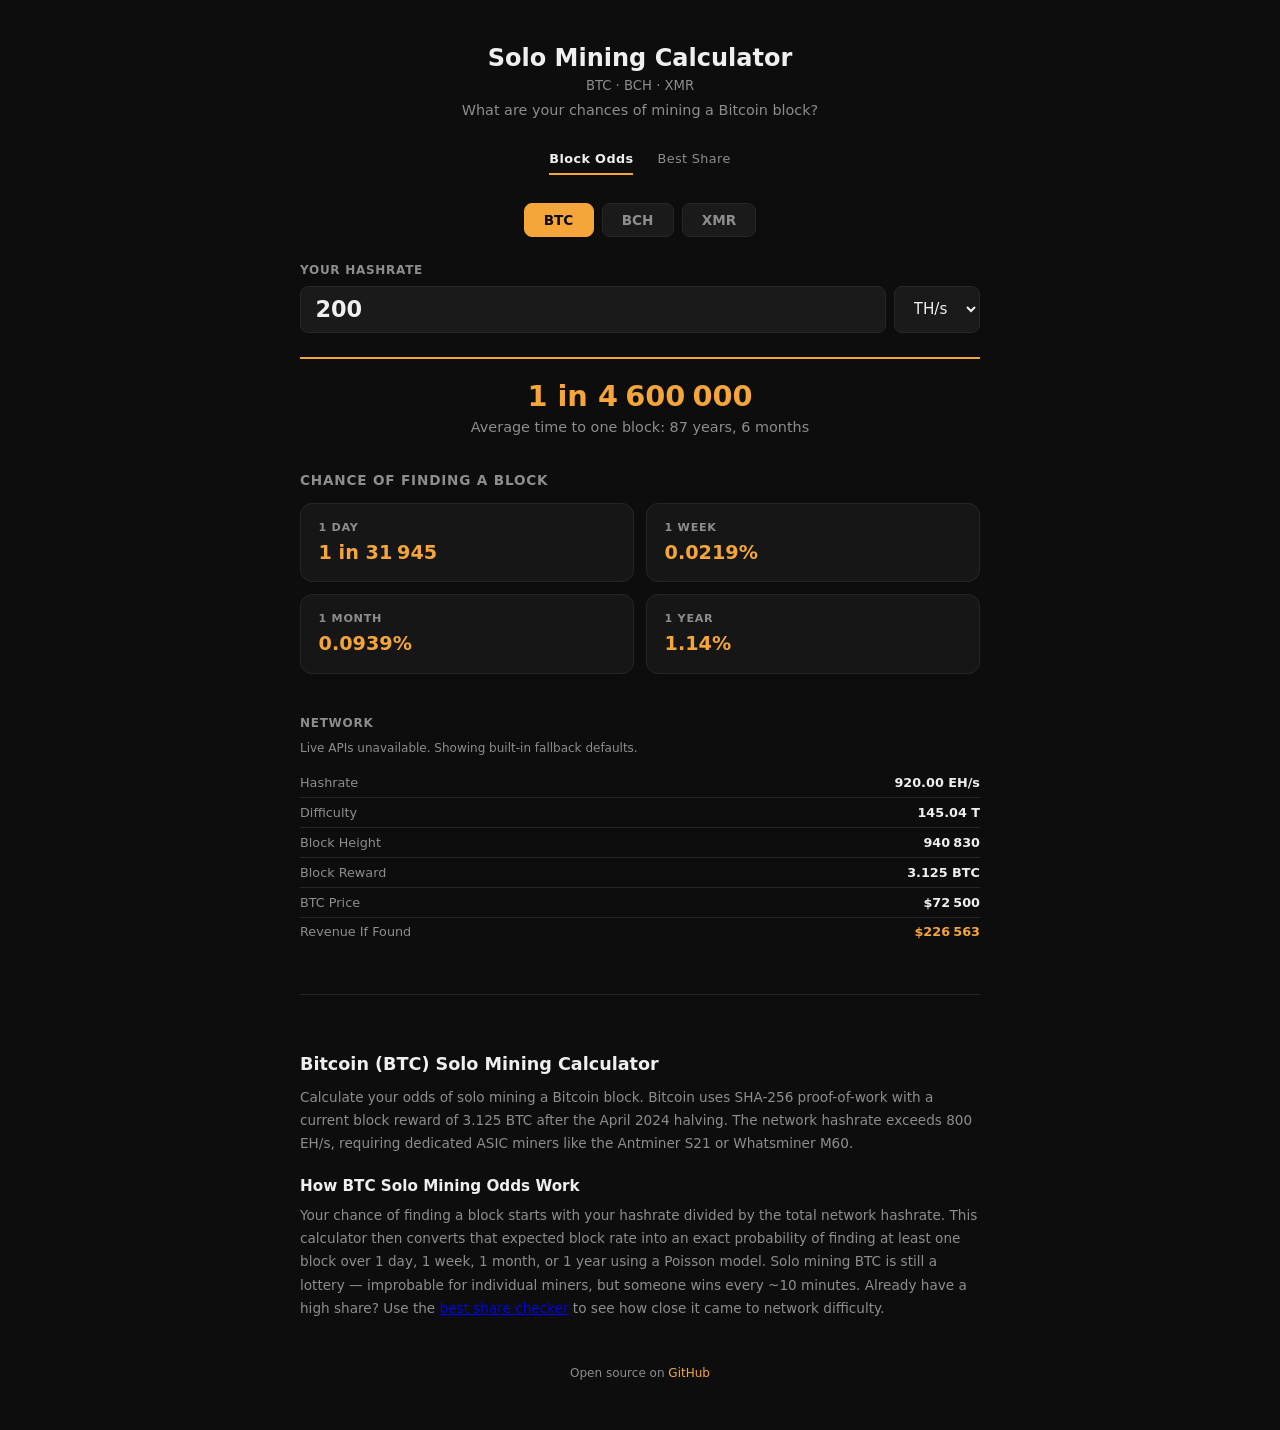
==== commit 1dfcdbb6: "refactor: page nav from pill buttons to underline tabs Differentiates page navigation (Block Odds / " ====
--- a/index.html
+++ b/index.html
@@ -77,15 +77,15 @@
 .seo-content h2{font-size:1.1rem;font-weight:700;margin:1.5rem 0 .5rem;color:var(--text)}
 .seo-content h3{font-size:.95rem;font-weight:600;margin:1.25rem 0 .4rem;color:var(--text)}
 .seo-content p{font-size:.85rem;color:var(--text-muted);line-height:1.7;margin-bottom:.75rem}
-.page-nav{display:inline-flex;background:var(--input-bg);border:1px solid var(--border);border-radius:10px;padding:3px;margin:0 auto 2rem;width:auto}
+.page-nav{display:flex;gap:1.5rem;justify-content:center;margin:-.75rem auto 1.75rem;width:auto}
 .page-nav-wrap{text-align:center}
-.page-nav a{font-family:inherit;font-size:.85rem;font-weight:600;padding:.5rem 1.4rem;background:transparent;color:var(--text-muted);border:none;border-radius:8px;text-decoration:none;transition:background-color .2s,color .2s,box-shadow .2s}
+.page-nav a{font-family:inherit;font-size:.8rem;font-weight:500;padding:0 0 .3rem;background:transparent;color:var(--text-muted);border:none;border-bottom:2px solid transparent;text-decoration:none;transition:color .2s,border-color .2s;letter-spacing:.03em}
 .page-nav a:hover{color:var(--text)}
-.page-nav a.active{background:var(--accent);color:#0D0D0D;box-shadow:0 1px 4px rgba(244,166,58,.25)}
+.page-nav a.active{color:var(--text);border-bottom-color:var(--accent);font-weight:600}
 footer{text-align:center;padding:2rem 0 .5rem;font-size:.75rem;color:var(--text-muted)}
 footer a{color:var(--accent);text-decoration:none}
 footer a:hover{text-decoration:underline}
-@media(max-width:600px){main{padding:1.5rem 1rem}header h1{font-size:1.3rem}.input-group{flex-direction:column}.input-group select{min-width:unset}.primary-result .odds{font-size:1.4rem}.card .value{font-size:1.05rem}.coin-tab{padding:.45rem .9rem;font-size:.8rem}.page-nav a{padding:.45rem 1rem;font-size:.8rem}}
+@media(max-width:600px){main{padding:1.5rem 1rem}header h1{font-size:1.3rem}.input-group{flex-direction:column}.input-group select{min-width:unset}.primary-result .odds{font-size:1.4rem}.card .value{font-size:1.05rem}.coin-tab{padding:.45rem .9rem;font-size:.8rem}}
   </style>
 </head>
 <body>
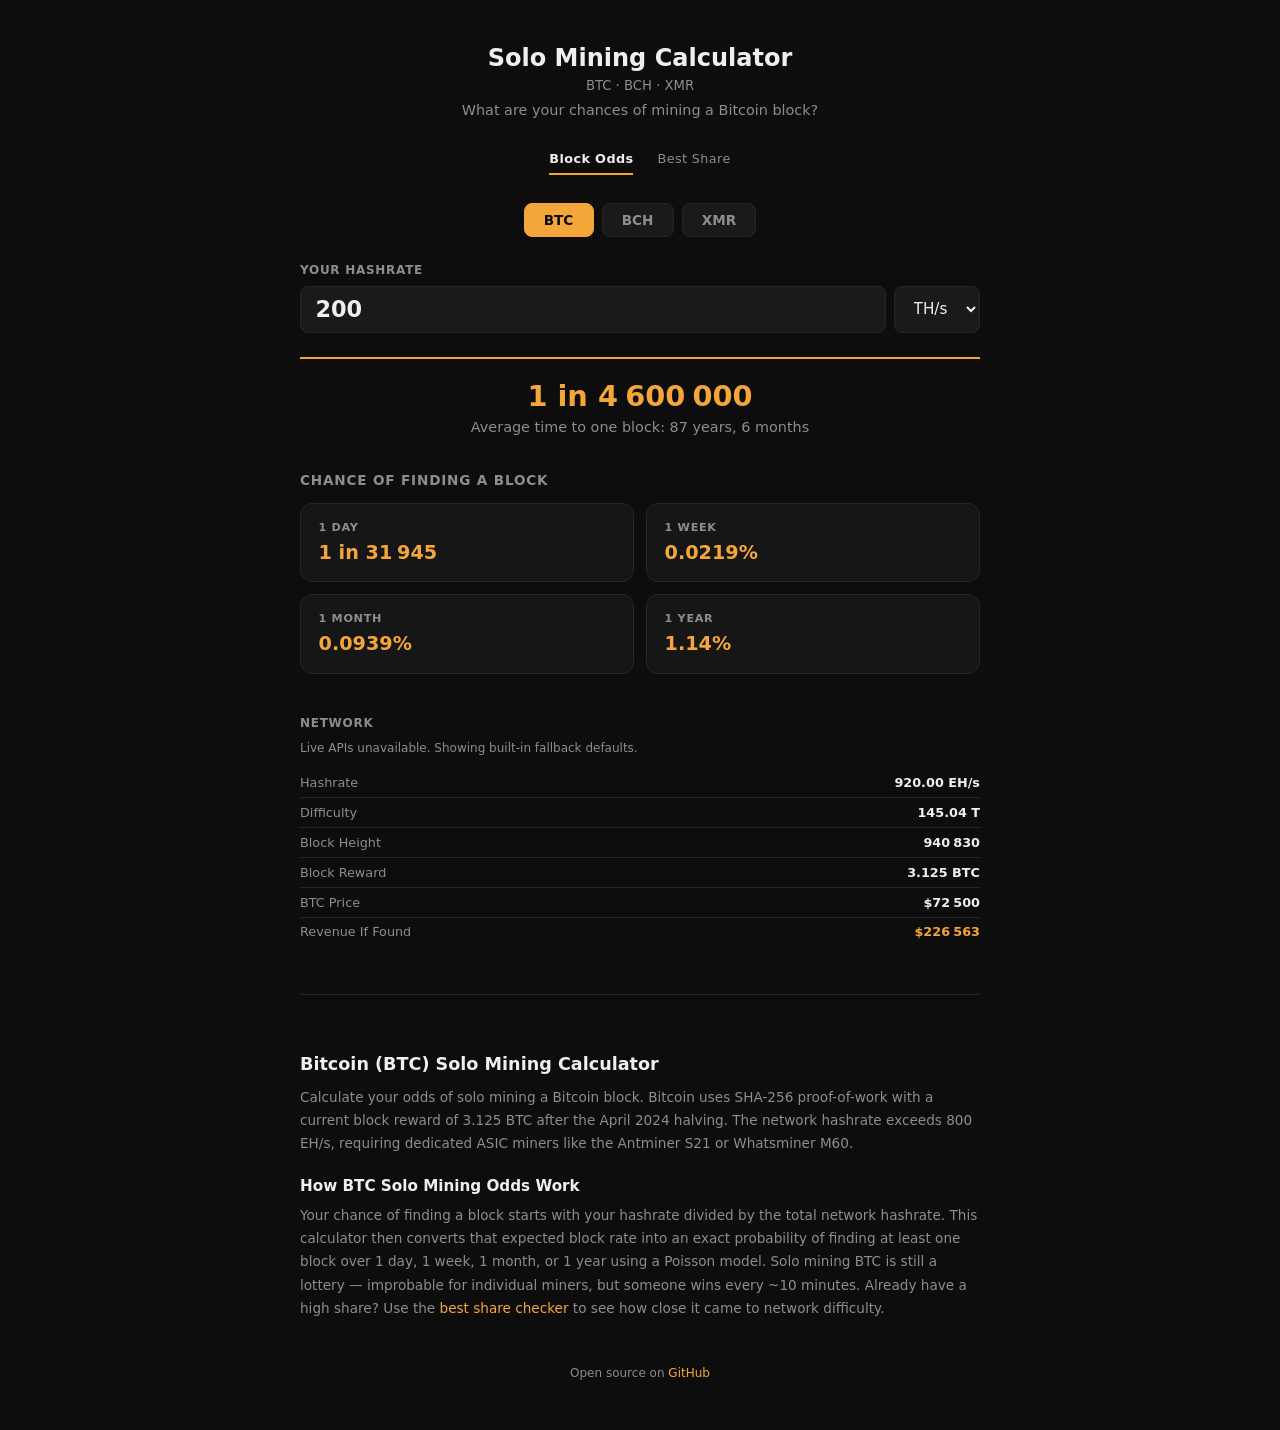
==== commit 5370410a: "fix: style seo-content links with accent color" ====
--- a/index.html
+++ b/index.html
@@ -76,7 +76,9 @@
 .seo-content{margin-top:3rem;padding-top:2rem;border-top:1px solid var(--border)}
 .seo-content h2{font-size:1.1rem;font-weight:700;margin:1.5rem 0 .5rem;color:var(--text)}
 .seo-content h3{font-size:.95rem;font-weight:600;margin:1.25rem 0 .4rem;color:var(--text)}
-.seo-content p{font-size:.85rem;color:var(--text-muted);line-height:1.7;margin-bottom:.75rem}
+.seo-content p{font-size:.85rem;color:var(--text-muted);line-height:1.7;margin-bottom:.75rem}
+.seo-content a{color:var(--accent);text-decoration:none}
+.seo-content a:hover{text-decoration:underline}
 .page-nav{display:flex;gap:1.5rem;justify-content:center;margin:-.75rem auto 1.75rem;width:auto}
 .page-nav-wrap{text-align:center}
 .page-nav a{font-family:inherit;font-size:.8rem;font-weight:500;padding:0 0 .3rem;background:transparent;color:var(--text-muted);border:none;border-bottom:2px solid transparent;text-decoration:none;transition:color .2s,border-color .2s;letter-spacing:.03em}
